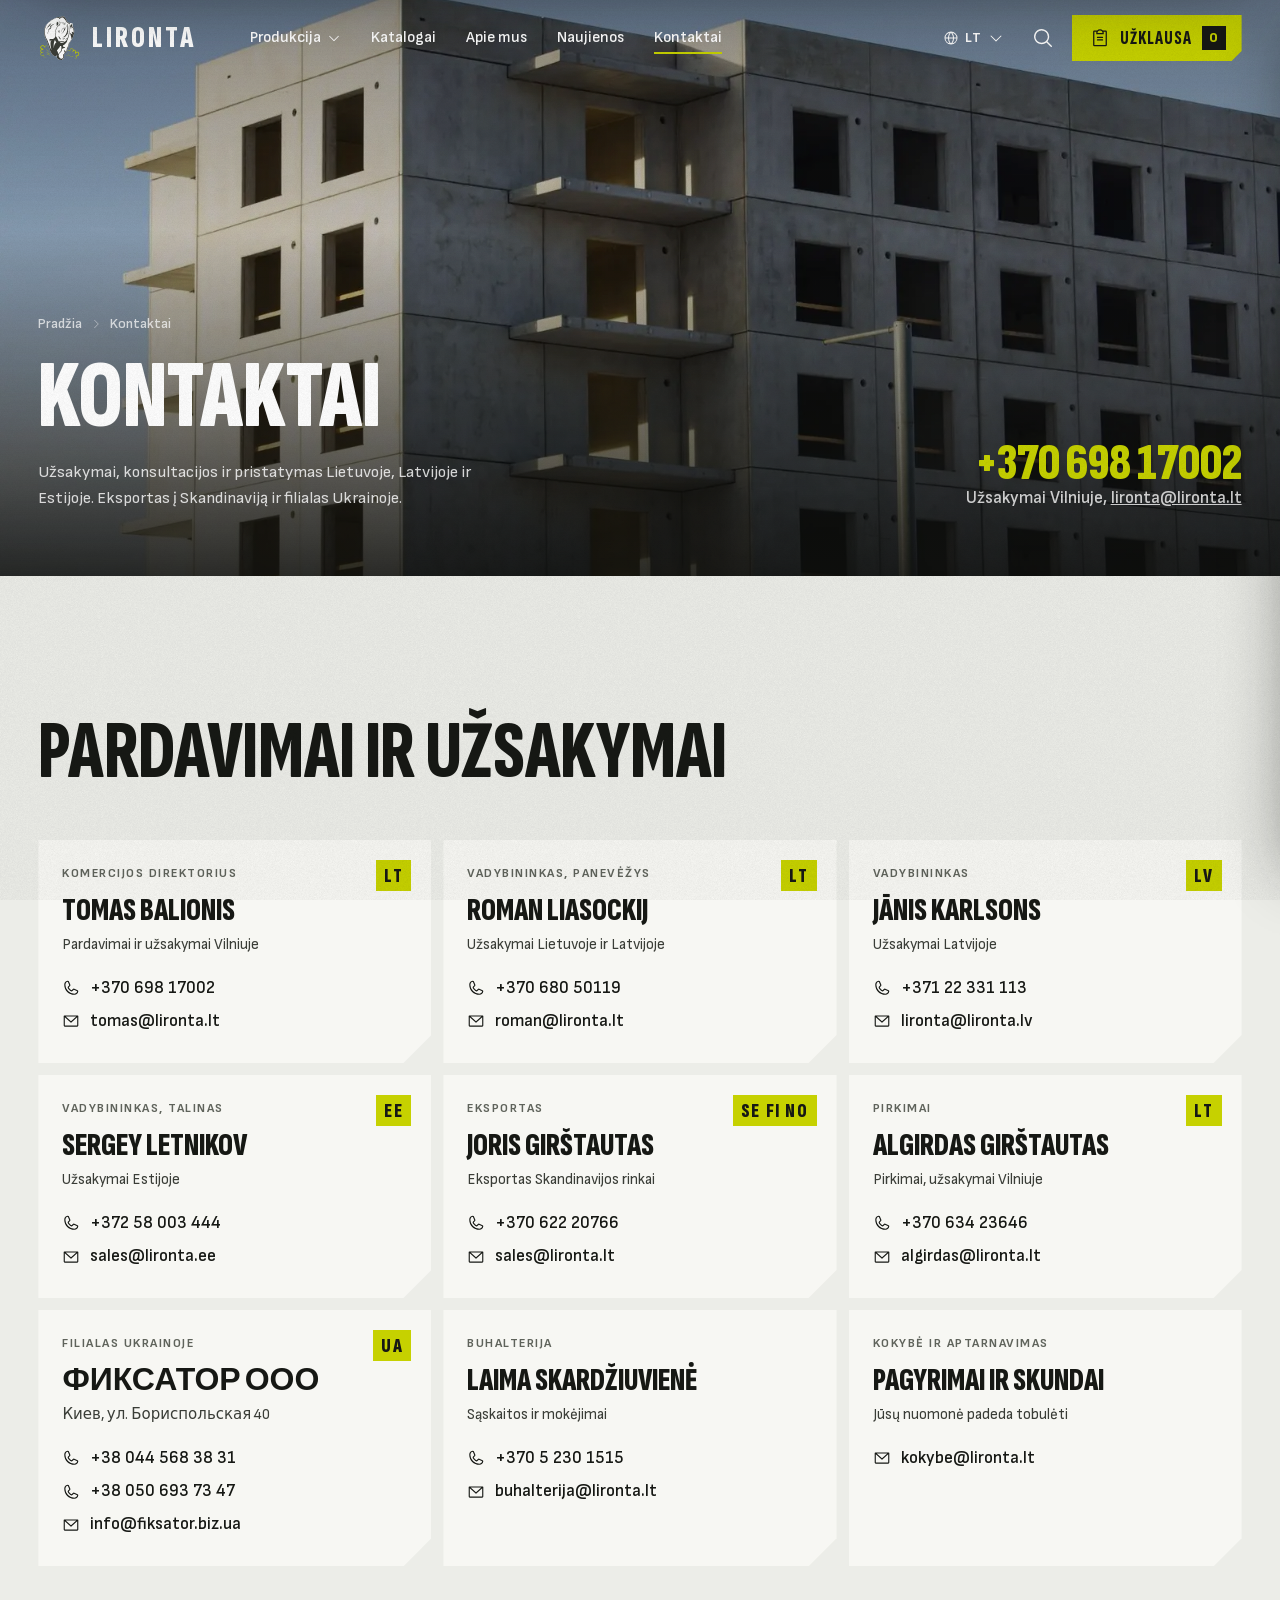
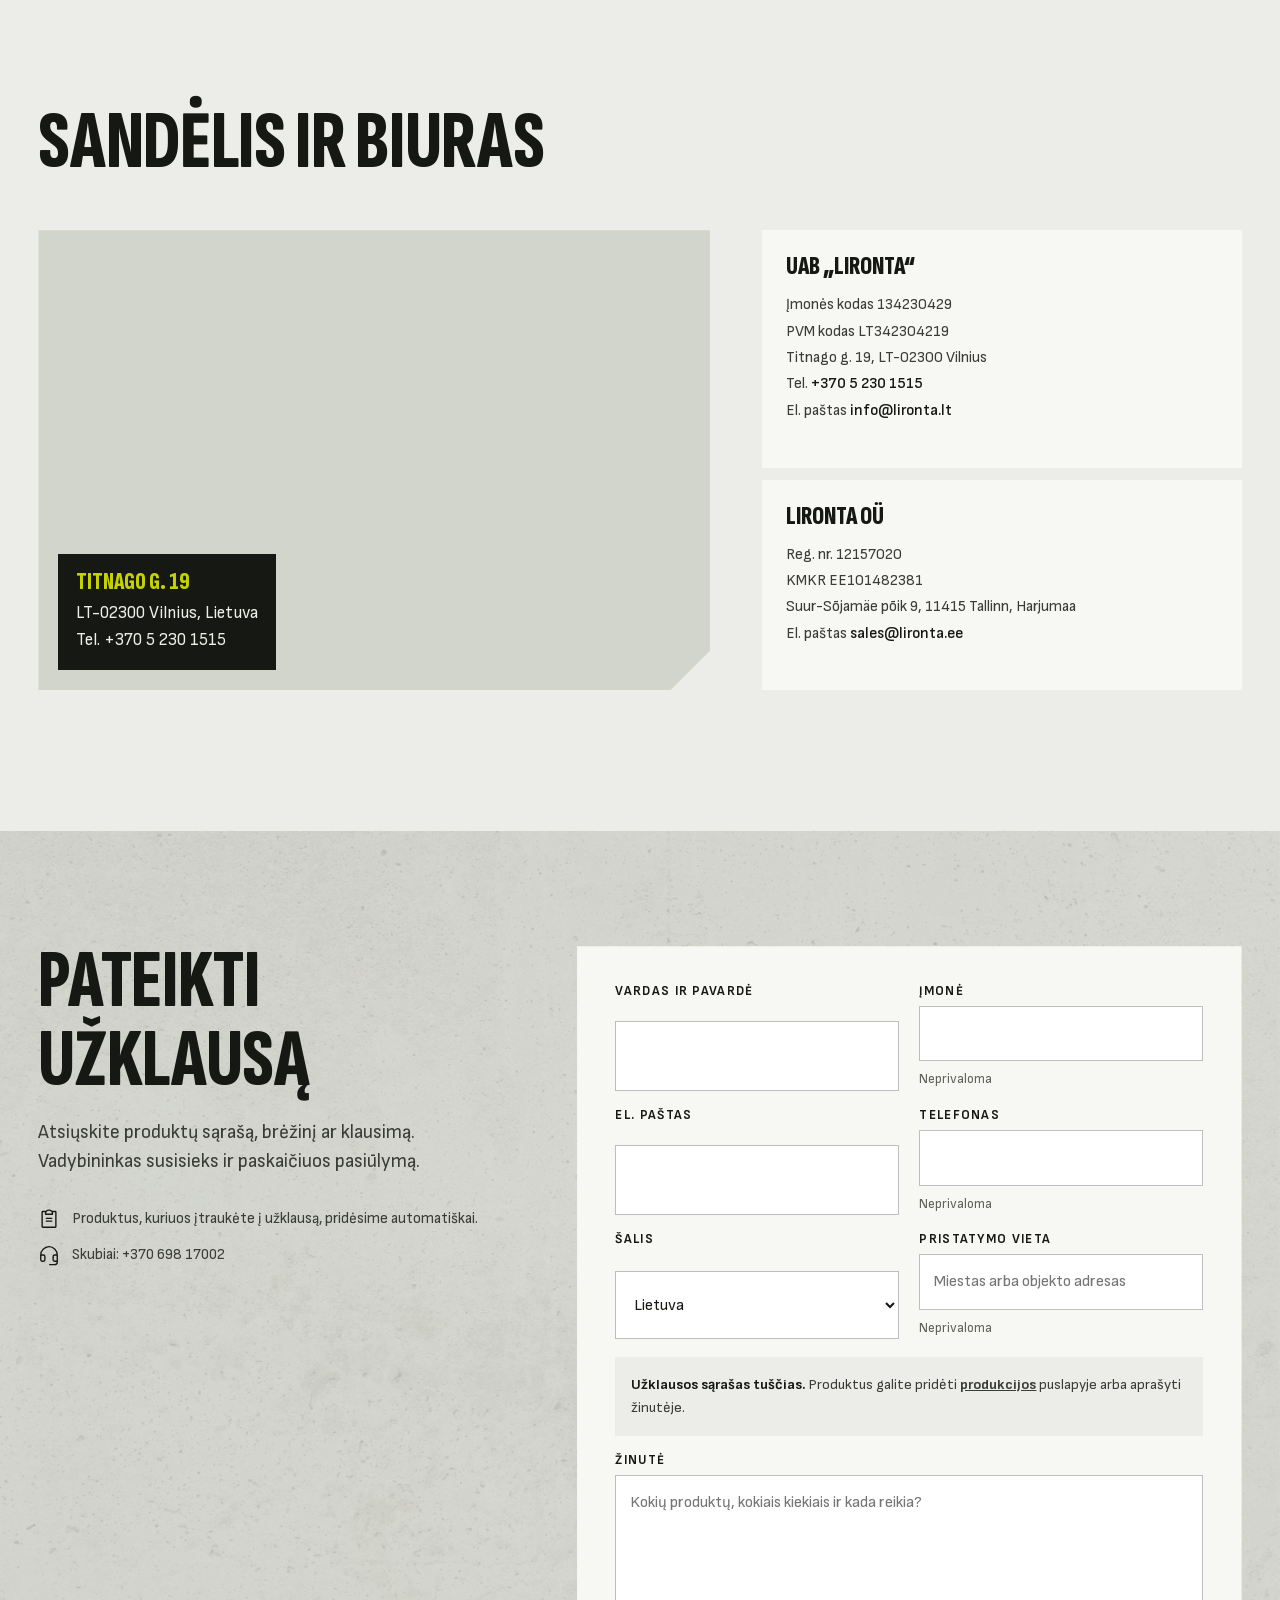
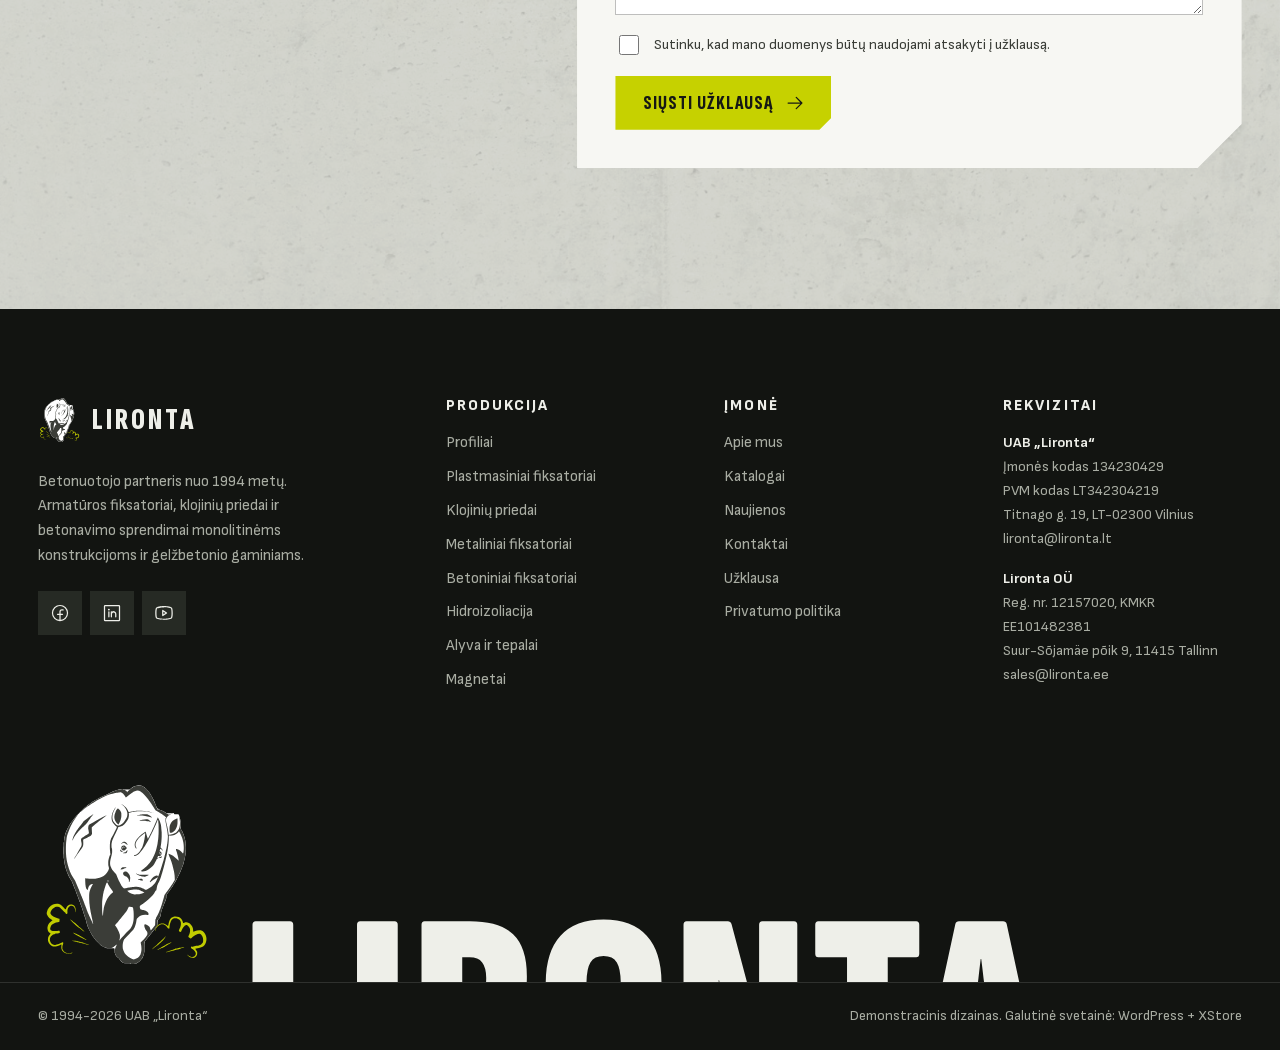
==== kontaktai.html @ 05643bb1 "Lironta: naujo dizaino demo svetainė Statinis HTML/CSS/JS demo būsimai WordPress + XStore svetainei:" ====
<!doctype html>
<html lang="lt" class="no-js">
<head>
<meta charset="utf-8">
<meta name="viewport" content="width=device-width, initial-scale=1, viewport-fit=cover">
<title>Kontaktai | Lironta</title>
<meta name="description" content="UAB „Lironta“ kontaktai: pardavimai Vilniuje, Lietuvoje, Latvijoje ir Estijoje, eksportas į Skandinaviją, filialas Ukrainoje. Titnago g. 19, Vilnius.">
<meta name="robots" content="noindex, nofollow">
<meta name="theme-color" content="#ECEDE8">
<link rel="icon" href="assets/img/brand/rhino.svg" type="image/svg+xml">
<link rel="preload" href="assets/fonts/sofia-sans-extra-condensed-normal-latin.woff2" as="font" type="font/woff2" crossorigin>
<link rel="preload" href="assets/fonts/sofia-sans-normal-latin.woff2" as="font" type="font/woff2" crossorigin>
<link rel="stylesheet" href="assets/css/fonts.css">
<link rel="stylesheet" href="assets/css/style.css">
<script>(function(h){h.className='js';if(/[?&]static=1/.test(location.search))h.classList.add('is-static');try{if(sessionStorage.getItem('lir-intro'))h.classList.add('no-intro')}catch(e){}})(document.documentElement);</script>
</head>
<body data-page="kontaktai">
<svg xmlns="http://www.w3.org/2000/svg" style="display:none" aria-hidden="true">
<symbol id="i-magnifying-glass" viewBox="0 0 256 256"><path d="M229.66,218.34l-50.07-50.06a88.11,88.11,0,1,0-11.31,11.31l50.06,50.07a8,8,0,0,0,11.32-11.32ZM40,112a72,72,0,1,1,72,72A72.08,72.08,0,0,1,40,112Z"/></symbol>
<symbol id="i-list" viewBox="0 0 256 256"><path d="M224,128a8,8,0,0,1-8,8H40a8,8,0,0,1,0-16H216A8,8,0,0,1,224,128ZM40,72H216a8,8,0,0,0,0-16H40a8,8,0,0,0,0,16ZM216,184H40a8,8,0,0,0,0,16H216a8,8,0,0,0,0-16Z"/></symbol>
<symbol id="i-x" viewBox="0 0 256 256"><path d="M205.66,194.34a8,8,0,0,1-11.32,11.32L128,139.31,61.66,205.66a8,8,0,0,1-11.32-11.32L116.69,128,50.34,61.66A8,8,0,0,1,61.66,50.34L128,116.69l66.34-66.35a8,8,0,0,1,11.32,11.32L139.31,128Z"/></symbol>
<symbol id="i-arrow-right" viewBox="0 0 256 256"><path d="M221.66,133.66l-72,72a8,8,0,0,1-11.32-11.32L196.69,136H40a8,8,0,0,1,0-16H196.69L138.34,61.66a8,8,0,0,1,11.32-11.32l72,72A8,8,0,0,1,221.66,133.66Z"/></symbol>
<symbol id="i-arrow-up-right" viewBox="0 0 256 256"><path d="M200,64V168a8,8,0,0,1-16,0V83.31L69.66,197.66a8,8,0,0,1-11.32-11.32L172.69,72H88a8,8,0,0,1,0-16H192A8,8,0,0,1,200,64Z"/></symbol>
<symbol id="i-arrow-left" viewBox="0 0 256 256"><path d="M224,128a8,8,0,0,1-8,8H59.31l58.35,58.34a8,8,0,0,1-11.32,11.32l-72-72a8,8,0,0,1,0-11.32l72-72a8,8,0,0,1,11.32,11.32L59.31,120H216A8,8,0,0,1,224,128Z"/></symbol>
<symbol id="i-arrow-down" viewBox="0 0 256 256"><path d="M205.66,149.66l-72,72a8,8,0,0,1-11.32,0l-72-72a8,8,0,0,1,11.32-11.32L120,196.69V40a8,8,0,0,1,16,0V196.69l58.34-58.35a8,8,0,0,1,11.32,11.32Z"/></symbol>
<symbol id="i-arrow-up" viewBox="0 0 256 256"><path d="M205.66,117.66a8,8,0,0,1-11.32,0L136,59.31V216a8,8,0,0,1-16,0V59.31L61.66,117.66a8,8,0,0,1-11.32-11.32l72-72a8,8,0,0,1,11.32,0l72,72A8,8,0,0,1,205.66,117.66Z"/></symbol>
<symbol id="i-caret-down" viewBox="0 0 256 256"><path d="M213.66,101.66l-80,80a8,8,0,0,1-11.32,0l-80-80A8,8,0,0,1,53.66,90.34L128,164.69l74.34-74.35a8,8,0,0,1,11.32,11.32Z"/></symbol>
<symbol id="i-caret-right" viewBox="0 0 256 256"><path d="M181.66,133.66l-80,80a8,8,0,0,1-11.32-11.32L164.69,128,90.34,53.66a8,8,0,0,1,11.32-11.32l80,80A8,8,0,0,1,181.66,133.66Z"/></symbol>
<symbol id="i-caret-left" viewBox="0 0 256 256"><path d="M165.66,202.34a8,8,0,0,1-11.32,11.32l-80-80a8,8,0,0,1,0-11.32l80-80a8,8,0,0,1,11.32,11.32L91.31,128Z"/></symbol>
<symbol id="i-phone" viewBox="0 0 256 256"><path d="M222.37,158.46l-47.11-21.11-.13-.06a16,16,0,0,0-15.17,1.4,8.12,8.12,0,0,0-.75.56L134.87,160c-15.42-7.49-31.34-23.29-38.83-38.51l20.78-24.71c.2-.25.39-.5.57-.77a16,16,0,0,0,1.32-15.06l0-.12L97.54,33.64a16,16,0,0,0-16.62-9.52A56.26,56.26,0,0,0,32,80c0,79.4,64.6,144,144,144a56.26,56.26,0,0,0,55.88-48.92A16,16,0,0,0,222.37,158.46ZM176,208A128.14,128.14,0,0,1,48,80,40.2,40.2,0,0,1,82.87,40a.61.61,0,0,0,0,.12l21,47L83.2,111.86a6.13,6.13,0,0,0-.57.77,16,16,0,0,0-1,15.7c9.06,18.53,27.73,37.06,46.46,46.11a16,16,0,0,0,15.75-1.14,8.44,8.44,0,0,0,.74-.56L168.89,152l47,21.05h0s.08,0,.11,0A40.21,40.21,0,0,1,176,208Z"/></symbol>
<symbol id="i-envelope-simple" viewBox="0 0 256 256"><path d="M224,48H32a8,8,0,0,0-8,8V192a16,16,0,0,0,16,16H216a16,16,0,0,0,16-16V56A8,8,0,0,0,224,48ZM203.43,64,128,133.15,52.57,64ZM216,192H40V74.19l82.59,75.71a8,8,0,0,0,10.82,0L216,74.19V192Z"/></symbol>
<symbol id="i-map-pin" viewBox="0 0 256 256"><path d="M128,64a40,40,0,1,0,40,40A40,40,0,0,0,128,64Zm0,64a24,24,0,1,1,24-24A24,24,0,0,1,128,128Zm0-112a88.1,88.1,0,0,0-88,88c0,31.4,14.51,64.68,42,96.25a254.19,254.19,0,0,0,41.45,38.3,8,8,0,0,0,9.18,0A254.19,254.19,0,0,0,174,200.25c27.45-31.57,42-64.85,42-96.25A88.1,88.1,0,0,0,128,16Zm0,206c-16.53-13-72-60.75-72-118a72,72,0,0,1,144,0C200,161.23,144.53,209,128,222Z"/></symbol>
<symbol id="i-download-simple" viewBox="0 0 256 256"><path d="M224,144v64a8,8,0,0,1-8,8H40a8,8,0,0,1-8-8V144a8,8,0,0,1,16,0v56H208V144a8,8,0,0,1,16,0Zm-101.66,5.66a8,8,0,0,0,11.32,0l40-40a8,8,0,0,0-11.32-11.32L136,124.69V32a8,8,0,0,0-16,0v92.69L93.66,98.34a8,8,0,0,0-11.32,11.32Z"/></symbol>
<symbol id="i-file-pdf" viewBox="0 0 256 256"><path d="M224,152a8,8,0,0,1-8,8H192v16h16a8,8,0,0,1,0,16H192v16a8,8,0,0,1-16,0V152a8,8,0,0,1,8-8h32A8,8,0,0,1,224,152ZM92,172a28,28,0,0,1-28,28H56v8a8,8,0,0,1-16,0V152a8,8,0,0,1,8-8H64A28,28,0,0,1,92,172Zm-16,0a12,12,0,0,0-12-12H56v24h8A12,12,0,0,0,76,172Zm88,8a36,36,0,0,1-36,36H112a8,8,0,0,1-8-8V152a8,8,0,0,1,8-8h16A36,36,0,0,1,164,180Zm-16,0a20,20,0,0,0-20-20h-8v40h8A20,20,0,0,0,148,180ZM40,112V40A16,16,0,0,1,56,24h96a8,8,0,0,1,5.66,2.34l56,56A8,8,0,0,1,216,88v24a8,8,0,0,1-16,0V96H152a8,8,0,0,1-8-8V40H56v72a8,8,0,0,1-16,0ZM160,80h28.69L160,51.31Z"/></symbol>
<symbol id="i-play" viewBox="0 0 256 256"><path d="M232.4,114.49,88.32,26.35a16,16,0,0,0-16.2-.3A15.86,15.86,0,0,0,64,39.87V216.13A15.94,15.94,0,0,0,80,232a16.07,16.07,0,0,0,8.36-2.35L232.4,141.51a15.81,15.81,0,0,0,0-27ZM80,215.94V40l143.83,88Z"/></symbol>
<symbol id="i-pause" viewBox="0 0 256 256"><path d="M200,32H160a16,16,0,0,0-16,16V208a16,16,0,0,0,16,16h40a16,16,0,0,0,16-16V48A16,16,0,0,0,200,32Zm0,176H160V48h40ZM96,32H56A16,16,0,0,0,40,48V208a16,16,0,0,0,16,16H96a16,16,0,0,0,16-16V48A16,16,0,0,0,96,32Zm0,176H56V48H96Z"/></symbol>
<symbol id="i-plus" viewBox="0 0 256 256"><path d="M224,128a8,8,0,0,1-8,8H136v80a8,8,0,0,1-16,0V136H40a8,8,0,0,1,0-16h80V40a8,8,0,0,1,16,0v80h80A8,8,0,0,1,224,128Z"/></symbol>
<symbol id="i-minus" viewBox="0 0 256 256"><path d="M224,128a8,8,0,0,1-8,8H40a8,8,0,0,1,0-16H216A8,8,0,0,1,224,128Z"/></symbol>
<symbol id="i-check" viewBox="0 0 256 256"><path d="M229.66,77.66l-128,128a8,8,0,0,1-11.32,0l-56-56a8,8,0,0,1,11.32-11.32L96,188.69,218.34,66.34a8,8,0,0,1,11.32,11.32Z"/></symbol>
<symbol id="i-clipboard-text" viewBox="0 0 256 256"><path d="M168,152a8,8,0,0,1-8,8H96a8,8,0,0,1,0-16h64A8,8,0,0,1,168,152Zm-8-40H96a8,8,0,0,0,0,16h64a8,8,0,0,0,0-16Zm56-64V216a16,16,0,0,1-16,16H56a16,16,0,0,1-16-16V48A16,16,0,0,1,56,32H92.26a47.92,47.92,0,0,1,71.48,0H200A16,16,0,0,1,216,48ZM96,64h64a32,32,0,0,0-64,0ZM200,48H173.25A47.93,47.93,0,0,1,176,64v8a8,8,0,0,1-8,8H88a8,8,0,0,1-8-8V64a47.93,47.93,0,0,1,2.75-16H56V216H200Z"/></symbol>
<symbol id="i-trash" viewBox="0 0 256 256"><path d="M216,48H176V40a24,24,0,0,0-24-24H104A24,24,0,0,0,80,40v8H40a8,8,0,0,0,0,16h8V208a16,16,0,0,0,16,16H192a16,16,0,0,0,16-16V64h8a8,8,0,0,0,0-16ZM96,40a8,8,0,0,1,8-8h48a8,8,0,0,1,8,8v8H96Zm96,168H64V64H192ZM112,104v64a8,8,0,0,1-16,0V104a8,8,0,0,1,16,0Zm48,0v64a8,8,0,0,1-16,0V104a8,8,0,0,1,16,0Z"/></symbol>
<symbol id="i-globe-simple" viewBox="0 0 256 256"><path d="M128,24h0A104,104,0,1,0,232,128,104.12,104.12,0,0,0,128,24Zm87.62,96H175.79C174,83.49,159.94,57.67,148.41,42.4A88.19,88.19,0,0,1,215.63,120ZM96.23,136h63.54c-2.31,41.61-22.23,67.11-31.77,77C118.45,203.1,98.54,177.6,96.23,136Zm0-16C98.54,78.39,118.46,52.89,128,43c9.55,9.93,29.46,35.43,31.77,77Zm11.36-77.6C96.06,57.67,82,83.49,80.21,120H40.37A88.19,88.19,0,0,1,107.59,42.4ZM40.37,136H80.21c1.82,36.51,15.85,62.33,27.38,77.6A88.19,88.19,0,0,1,40.37,136Zm108,77.6c11.53-15.27,25.56-41.09,27.38-77.6h39.84A88.19,88.19,0,0,1,148.41,213.6Z"/></symbol>
<symbol id="i-truck" viewBox="0 0 256 256"><path d="M255.42,117l-14-35A15.93,15.93,0,0,0,226.58,72H192V64a8,8,0,0,0-8-8H32A16,16,0,0,0,16,72V184a16,16,0,0,0,16,16H49a32,32,0,0,0,62,0h50a32,32,0,0,0,62,0h17a16,16,0,0,0,16-16V120A7.94,7.94,0,0,0,255.42,117ZM192,88h34.58l9.6,24H192ZM32,72H176v64H32ZM80,208a16,16,0,1,1,16-16A16,16,0,0,1,80,208Zm81-24H111a32,32,0,0,0-62,0H32V152H176v12.31A32.11,32.11,0,0,0,161,184Zm31,24a16,16,0,1,1,16-16A16,16,0,0,1,192,208Zm48-24H223a32.06,32.06,0,0,0-31-24V128h48Z"/></symbol>
<symbol id="i-warehouse" viewBox="0 0 256 256"><path d="M240,184h-8V57.9l9.67-2.08a8,8,0,1,0-3.35-15.64l-224,48A8,8,0,0,0,16,104a8.16,8.16,0,0,0,1.69-.18L24,102.47V184H16a8,8,0,0,0,0,16H240a8,8,0,0,0,0-16ZM40,99,216,61.33V184H192V128a8,8,0,0,0-8-8H72a8,8,0,0,0-8,8v56H40Zm136,53H80V136h96ZM80,168h96v16H80Z"/></symbol>
<symbol id="i-headset" viewBox="0 0 256 256"><path d="M201.89,54.66A103.43,103.43,0,0,0,128.79,24H128A104,104,0,0,0,24,128v56a24,24,0,0,0,24,24H64a24,24,0,0,0,24-24V144a24,24,0,0,0-24-24H40.36A88.12,88.12,0,0,1,190.54,65.93,87.39,87.39,0,0,1,215.65,120H192a24,24,0,0,0-24,24v40a24,24,0,0,0,24,24h24a24,24,0,0,1-24,24H136a8,8,0,0,0,0,16h56a40,40,0,0,0,40-40V128A103.41,103.41,0,0,0,201.89,54.66ZM64,136a8,8,0,0,1,8,8v40a8,8,0,0,1-8,8H48a8,8,0,0,1-8-8V136Zm128,56a8,8,0,0,1-8-8V144a8,8,0,0,1,8-8h24v56Z"/></symbol>
<symbol id="i-seal-check" viewBox="0 0 256 256"><path d="M225.86,102.82c-3.77-3.94-7.67-8-9.14-11.57-1.36-3.27-1.44-8.69-1.52-13.94-.15-9.76-.31-20.82-8-28.51s-18.75-7.85-28.51-8c-5.25-.08-10.67-.16-13.94-1.52-3.56-1.47-7.63-5.37-11.57-9.14C146.28,23.51,138.44,16,128,16s-18.27,7.51-25.18,14.14c-3.94,3.77-8,7.67-11.57,9.14C88,40.64,82.56,40.72,77.31,40.8c-9.76.15-20.82.31-28.51,8S41,67.55,40.8,77.31c-.08,5.25-.16,10.67-1.52,13.94-1.47,3.56-5.37,7.63-9.14,11.57C23.51,109.72,16,117.56,16,128s7.51,18.27,14.14,25.18c3.77,3.94,7.67,8,9.14,11.57,1.36,3.27,1.44,8.69,1.52,13.94.15,9.76.31,20.82,8,28.51s18.75,7.85,28.51,8c5.25.08,10.67.16,13.94,1.52,3.56,1.47,7.63,5.37,11.57,9.14C109.72,232.49,117.56,240,128,240s18.27-7.51,25.18-14.14c3.94-3.77,8-7.67,11.57-9.14,3.27-1.36,8.69-1.44,13.94-1.52,9.76-.15,20.82-.31,28.51-8s7.85-18.75,8-28.51c.08-5.25.16-10.67,1.52-13.94,1.47-3.56,5.37-7.63,9.14-11.57C232.49,146.28,240,138.44,240,128S232.49,109.73,225.86,102.82Zm-11.55,39.29c-4.79,5-9.75,10.17-12.38,16.52-2.52,6.1-2.63,13.07-2.73,19.82-.1,7-.21,14.33-3.32,17.43s-10.39,3.22-17.43,3.32c-6.75.1-13.72.21-19.82,2.73-6.35,2.63-11.52,7.59-16.52,12.38S132,224,128,224s-9.15-4.92-14.11-9.69-10.17-9.75-16.52-12.38c-6.1-2.52-13.07-2.63-19.82-2.73-7-.1-14.33-.21-17.43-3.32s-3.22-10.39-3.32-17.43c-.1-6.75-.21-13.72-2.73-19.82-2.63-6.35-7.59-11.52-12.38-16.52S32,132,32,128s4.92-9.15,9.69-14.11,9.75-10.17,12.38-16.52c2.52-6.1,2.63-13.07,2.73-19.82.1-7,.21-14.33,3.32-17.43S70.51,56.9,77.55,56.8c6.75-.1,13.72-.21,19.82-2.73,6.35-2.63,11.52-7.59,16.52-12.38S124,32,128,32s9.15,4.92,14.11,9.69,10.17,9.75,16.52,12.38c6.1,2.52,13.07,2.63,19.82,2.73,7,.1,14.33.21,17.43,3.32s3.22,10.39,3.32,17.43c.1,6.75.21,13.72,2.73,19.82,2.63,6.35,7.59,11.52,12.38,16.52S224,124,224,128,219.08,137.15,214.31,142.11ZM173.66,98.34a8,8,0,0,1,0,11.32l-56,56a8,8,0,0,1-11.32,0l-24-24a8,8,0,0,1,11.32-11.32L112,148.69l50.34-50.35A8,8,0,0,1,173.66,98.34Z"/></symbol>
<symbol id="i-funnel" viewBox="0 0 256 256"><path d="M230.6,49.53A15.81,15.81,0,0,0,216,40H40A16,16,0,0,0,28.19,66.76l.08.09L96,139.17V216a16,16,0,0,0,24.87,13.32l32-21.34A16,16,0,0,0,160,194.66V139.17l67.74-72.32.08-.09A15.8,15.8,0,0,0,230.6,49.53ZM40,56h0Zm106.18,74.58A8,8,0,0,0,144,136v58.66L112,216V136a8,8,0,0,0-2.16-5.47L40,56H216Z"/></symbol>
<symbol id="i-squares-four" viewBox="0 0 256 256"><path d="M104,40H56A16,16,0,0,0,40,56v48a16,16,0,0,0,16,16h48a16,16,0,0,0,16-16V56A16,16,0,0,0,104,40Zm0,64H56V56h48v48Zm96-64H152a16,16,0,0,0-16,16v48a16,16,0,0,0,16,16h48a16,16,0,0,0,16-16V56A16,16,0,0,0,200,40Zm0,64H152V56h48v48Zm-96,32H56a16,16,0,0,0-16,16v48a16,16,0,0,0,16,16h48a16,16,0,0,0,16-16V152A16,16,0,0,0,104,136Zm0,64H56V152h48v48Zm96-64H152a16,16,0,0,0-16,16v48a16,16,0,0,0,16,16h48a16,16,0,0,0,16-16V152A16,16,0,0,0,200,136Zm0,64H152V152h48v48Z"/></symbol>
<symbol id="i-rows" viewBox="0 0 256 256"><path d="M208,136H48a16,16,0,0,0-16,16v40a16,16,0,0,0,16,16H208a16,16,0,0,0,16-16V152A16,16,0,0,0,208,136Zm0,56H48V152H208v40Zm0-144H48A16,16,0,0,0,32,64v40a16,16,0,0,0,16,16H208a16,16,0,0,0,16-16V64A16,16,0,0,0,208,48Zm0,56H48V64H208v40Z"/></symbol>
<symbol id="i-arrows-out-simple" viewBox="0 0 256 256"><path d="M216,48V96a8,8,0,0,1-16,0V67.31l-50.34,50.35a8,8,0,0,1-11.32-11.32L188.69,56H160a8,8,0,0,1,0-16h48A8,8,0,0,1,216,48ZM106.34,138.34,56,188.69V160a8,8,0,0,0-16,0v48a8,8,0,0,0,8,8H96a8,8,0,0,0,0-16H67.31l50.35-50.34a8,8,0,0,0-11.32-11.32Z"/></symbol>
<symbol id="i-ruler" viewBox="0 0 256 256"><path d="M235.32,73.37,182.63,20.69a16,16,0,0,0-22.63,0L20.68,160a16,16,0,0,0,0,22.63l52.69,52.68a16,16,0,0,0,22.63,0L235.32,96A16,16,0,0,0,235.32,73.37ZM84.68,224,32,171.31l32-32,26.34,26.35a8,8,0,0,0,11.32-11.32L75.31,128,96,107.31l26.34,26.35a8,8,0,0,0,11.32-11.32L107.31,96,128,75.31l26.34,26.35a8,8,0,0,0,11.32-11.32L139.31,64l32-32L224,84.69Z"/></symbol>
<symbol id="i-package" viewBox="0 0 256 256"><path d="M223.68,66.15,135.68,18a15.88,15.88,0,0,0-15.36,0l-88,48.17a16,16,0,0,0-8.32,14v95.64a16,16,0,0,0,8.32,14l88,48.17a15.88,15.88,0,0,0,15.36,0l88-48.17a16,16,0,0,0,8.32-14V80.18A16,16,0,0,0,223.68,66.15ZM128,32l80.34,44-29.77,16.3-80.35-44ZM128,120,47.66,76l33.9-18.56,80.34,44ZM40,90l80,43.78v85.79L40,175.82Zm176,85.78h0l-80,43.79V133.82l32-17.51V152a8,8,0,0,0,16,0V107.55L216,90v85.77Z"/></symbol>
<symbol id="i-cube" viewBox="0 0 256 256"><path d="M223.68,66.15,135.68,18h0a15.88,15.88,0,0,0-15.36,0l-88,48.17a16,16,0,0,0-8.32,14v95.64a16,16,0,0,0,8.32,14l88,48.17a15.88,15.88,0,0,0,15.36,0l88-48.17a16,16,0,0,0,8.32-14V80.18A16,16,0,0,0,223.68,66.15ZM128,32h0l80.34,44L128,120,47.66,76ZM40,90l80,43.78v85.79L40,175.82Zm96,129.57V133.82L216,90v85.78Z"/></symbol>
<symbol id="i-facebook-logo" viewBox="0 0 256 256"><path d="M128,24A104,104,0,1,0,232,128,104.11,104.11,0,0,0,128,24Zm8,191.63V152h24a8,8,0,0,0,0-16H136V112a16,16,0,0,1,16-16h16a8,8,0,0,0,0-16H152a32,32,0,0,0-32,32v24H96a8,8,0,0,0,0,16h24v63.63a88,88,0,1,1,16,0Z"/></symbol>
<symbol id="i-linkedin-logo" viewBox="0 0 256 256"><path d="M216,24H40A16,16,0,0,0,24,40V216a16,16,0,0,0,16,16H216a16,16,0,0,0,16-16V40A16,16,0,0,0,216,24Zm0,192H40V40H216V216ZM96,112v64a8,8,0,0,1-16,0V112a8,8,0,0,1,16,0Zm88,28v36a8,8,0,0,1-16,0V140a20,20,0,0,0-40,0v36a8,8,0,0,1-16,0V112a8,8,0,0,1,15.79-1.78A36,36,0,0,1,184,140ZM100,84A12,12,0,1,1,88,72,12,12,0,0,1,100,84Z"/></symbol>
<symbol id="i-youtube-logo" viewBox="0 0 256 256"><path d="M164.44,121.34l-48-32A8,8,0,0,0,104,96v64a8,8,0,0,0,12.44,6.66l48-32a8,8,0,0,0,0-13.32ZM120,145.05V111l25.58,17ZM234.33,69.52a24,24,0,0,0-14.49-16.4C185.56,39.88,131,40,128,40s-57.56-.12-91.84,13.12a24,24,0,0,0-14.49,16.4C19.08,79.5,16,97.74,16,128s3.08,48.5,5.67,58.48a24,24,0,0,0,14.49,16.41C69,215.56,120.4,216,127.34,216h1.32c6.94,0,58.37-.44,91.18-13.11a24,24,0,0,0,14.49-16.41c2.59-10,5.67-28.22,5.67-58.48S236.92,79.5,234.33,69.52Zm-15.49,113a8,8,0,0,1-4.77,5.49c-31.65,12.22-85.48,12-86,12H128c-.54,0-54.33.2-86-12a8,8,0,0,1-4.77-5.49C34.8,173.39,32,156.57,32,128s2.8-45.39,5.16-54.47A8,8,0,0,1,41.93,68c30.52-11.79,81.66-12,85.85-12h.27c.54,0,54.38-.18,86,12a8,8,0,0,1,4.77,5.49C221.2,82.61,224,99.43,224,128S221.2,173.39,218.84,182.47Z"/></symbol>
<symbol id="i-instagram-logo" viewBox="0 0 256 256"><path d="M128,80a48,48,0,1,0,48,48A48.05,48.05,0,0,0,128,80Zm0,80a32,32,0,1,1,32-32A32,32,0,0,1,128,160ZM176,24H80A56.06,56.06,0,0,0,24,80v96a56.06,56.06,0,0,0,56,56h96a56.06,56.06,0,0,0,56-56V80A56.06,56.06,0,0,0,176,24Zm40,152a40,40,0,0,1-40,40H80a40,40,0,0,1-40-40V80A40,40,0,0,1,80,40h96a40,40,0,0,1,40,40ZM192,76a12,12,0,1,1-12-12A12,12,0,0,1,192,76Z"/></symbol>
<symbol id="i-magnet" viewBox="0 0 256 256"><path d="M207,50.25A87.46,87.46,0,0,0,144.6,24h-.33A87.48,87.48,0,0,0,82,49.81L20.61,112a16,16,0,0,0,.06,22.56l28.66,28.66a15.92,15.92,0,0,0,11.32,4.69h.09a16,16,0,0,0,11.36-4.82L133,100.69a16.08,16.08,0,0,1,22.41-.21,15.6,15.6,0,0,1,4.73,11.19,16.89,16.89,0,0,1-4.85,12L93,183.88a16,16,0,0,0-.17,22.79l28.66,28.66a16.06,16.06,0,0,0,22.52.12L205.81,175C240.26,140.5,240.79,84.56,207,50.25ZM60.65,151.89,32,123.24,55.8,99.12l28.52,28.52ZM132.79,224l-28.68-28.65,24.38-23.57L157,200.32Zm61.76-60.44-26.11,25.54L140,160.68l26.44-25.57.1-.09a33,33,0,0,0,9.57-23.5A31.44,31.44,0,0,0,166.47,89a32.2,32.2,0,0,0-44.9.5L95.49,116.18,67,87.74,93.35,61.09A71.51,71.51,0,0,1,144.27,40h.27a71.55,71.55,0,0,1,51.05,21.48C223.25,89.55,222.75,135.38,194.55,163.58Z"/></symbol>
<symbol id="i-drop" viewBox="0 0 256 256"><path d="M174,47.75a254.19,254.19,0,0,0-41.45-38.3,8,8,0,0,0-9.18,0A254.19,254.19,0,0,0,82,47.75C54.51,79.32,40,112.6,40,144a88,88,0,0,0,176,0C216,112.6,201.49,79.32,174,47.75ZM128,216a72.08,72.08,0,0,1-72-72c0-57.23,55.47-105,72-118,16.53,13,72,60.75,72,118A72.08,72.08,0,0,1,128,216Zm55.89-62.66a57.6,57.6,0,0,1-46.56,46.55A8.75,8.75,0,0,1,136,200a8,8,0,0,1-1.32-15.89c16.57-2.79,30.63-16.85,33.44-33.45a8,8,0,0,1,15.78,2.68Z"/></symbol>
<symbol id="i-stack" viewBox="0 0 256 256"><path d="M230.91,172A8,8,0,0,1,228,182.91l-96,56a8,8,0,0,1-8.06,0l-96-56A8,8,0,0,1,36,169.09l92,53.65,92-53.65A8,8,0,0,1,230.91,172ZM220,121.09l-92,53.65L36,121.09A8,8,0,0,0,28,134.91l96,56a8,8,0,0,0,8.06,0l96-56A8,8,0,1,0,220,121.09ZM24,80a8,8,0,0,1,4-6.91l96-56a8,8,0,0,1,8.06,0l96,56a8,8,0,0,1,0,13.82l-96,56a8,8,0,0,1-8.06,0l-96-56A8,8,0,0,1,24,80Zm23.88,0L128,126.74,208.12,80,128,33.26Z"/></symbol>
<symbol id="i-shield-check" viewBox="0 0 256 256"><path d="M208,40H48A16,16,0,0,0,32,56v56c0,52.72,25.52,84.67,46.93,102.19,23.06,18.86,46,25.26,47,25.53a8,8,0,0,0,4.2,0c1-.27,23.91-6.67,47-25.53C198.48,196.67,224,164.72,224,112V56A16,16,0,0,0,208,40Zm0,72c0,37.07-13.66,67.16-40.6,89.42A129.3,129.3,0,0,1,128,223.62a128.25,128.25,0,0,1-38.92-21.81C61.82,179.51,48,149.3,48,112l0-56,160,0ZM82.34,141.66a8,8,0,0,1,11.32-11.32L112,148.69l50.34-50.35a8,8,0,0,1,11.32,11.32l-56,56a8,8,0,0,1-11.32,0Z"/></symbol>
<symbol id="i-buildings" viewBox="0 0 256 256"><path d="M240,208H224V96a16,16,0,0,0-16-16H144V32a16,16,0,0,0-24.88-13.32L39.12,72A16,16,0,0,0,32,85.34V208H16a8,8,0,0,0,0,16H240a8,8,0,0,0,0-16ZM208,96V208H144V96ZM48,85.34,128,32V208H48ZM112,112v16a8,8,0,0,1-16,0V112a8,8,0,1,1,16,0Zm-32,0v16a8,8,0,0,1-16,0V112a8,8,0,1,1,16,0Zm0,56v16a8,8,0,0,1-16,0V168a8,8,0,0,1,16,0Zm32,0v16a8,8,0,0,1-16,0V168a8,8,0,0,1,16,0Z"/></symbol>
<symbol id="i-factory" viewBox="0 0 256 256"><path d="M116,176a8,8,0,0,1-8,8H80a8,8,0,0,1,0-16h28A8,8,0,0,1,116,176Zm60-8H148a8,8,0,0,0,0,16h28a8,8,0,0,0,0-16Zm64,48a8,8,0,0,1-8,8H24a8,8,0,0,1,0-16h8V88a8,8,0,0,1,12.8-6.4L96,120V88a8,8,0,0,1,12.8-6.4l38.74,29.05L159.1,29.74A16.08,16.08,0,0,1,174.94,16h18.12A16.08,16.08,0,0,1,208.9,29.74l15,105.13s.08.78.08,1.13v72h8A8,8,0,0,1,240,216Zm-77.86-94.4,8.53,6.4h36.11L193.06,32H174.94ZM48,208H208V144H168a8,8,0,0,1-4.8-1.6l-14.4-10.8,0,0L112,104v32a8,8,0,0,1-12.8,6.4L48,104Z"/></symbol>
<symbol id="i-handshake" viewBox="0 0 256 256"><path d="M254.3,107.91,228.78,56.85a16,16,0,0,0-21.47-7.15L182.44,62.13,130.05,48.27a8.14,8.14,0,0,0-4.1,0L73.56,62.13,48.69,49.7a16,16,0,0,0-21.47,7.15L1.7,107.9a16,16,0,0,0,7.15,21.47l27,13.51,55.49,39.63a8.06,8.06,0,0,0,2.71,1.25l64,16a8,8,0,0,0,7.6-2.1l55.07-55.08,26.42-13.21a16,16,0,0,0,7.15-21.46Zm-54.89,33.37L165,113.72a8,8,0,0,0-10.68.61C136.51,132.27,116.66,130,104,122L147.24,80h31.81l27.21,54.41ZM41.53,64,62,74.22,36.43,125.27,16,115.06Zm116,119.13L99.42,168.61l-49.2-35.14,28-56L128,64.28l9.8,2.59-45,43.68-.08.09a16,16,0,0,0,2.72,24.81c20.56,13.13,45.37,11,64.91-5L188,152.66Zm62-57.87-25.52-51L214.47,64,240,115.06Zm-87.75,92.67a8,8,0,0,1-7.75,6.06,8.13,8.13,0,0,1-1.95-.24L80.41,213.33a7.89,7.89,0,0,1-2.71-1.25L51.35,193.26a8,8,0,0,1,9.3-13l25.11,17.94L126,208.24A8,8,0,0,1,131.82,217.94Z"/></symbol>
<symbol id="i-users-three" viewBox="0 0 256 256"><path d="M244.8,150.4a8,8,0,0,1-11.2-1.6A51.6,51.6,0,0,0,192,128a8,8,0,0,1-7.37-4.89,8,8,0,0,1,0-6.22A8,8,0,0,1,192,112a24,24,0,1,0-23.24-30,8,8,0,1,1-15.5-4A40,40,0,1,1,219,117.51a67.94,67.94,0,0,1,27.43,21.68A8,8,0,0,1,244.8,150.4ZM190.92,212a8,8,0,1,1-13.84,8,57,57,0,0,0-98.16,0,8,8,0,1,1-13.84-8,72.06,72.06,0,0,1,33.74-29.92,48,48,0,1,1,58.36,0A72.06,72.06,0,0,1,190.92,212ZM128,176a32,32,0,1,0-32-32A32,32,0,0,0,128,176ZM72,120a8,8,0,0,0-8-8A24,24,0,1,1,87.24,82a8,8,0,1,0,15.5-4A40,40,0,1,0,37,117.51,67.94,67.94,0,0,0,9.6,139.19a8,8,0,1,0,12.8,9.61A51.6,51.6,0,0,1,64,128,8,8,0,0,0,72,120Z"/></symbol>
<symbol id="i-lightbulb" viewBox="0 0 256 256"><path d="M176,232a8,8,0,0,1-8,8H88a8,8,0,0,1,0-16h80A8,8,0,0,1,176,232Zm40-128a87.55,87.55,0,0,1-33.64,69.21A16.24,16.24,0,0,0,176,186v6a16,16,0,0,1-16,16H96a16,16,0,0,1-16-16v-6a16,16,0,0,0-6.23-12.66A87.59,87.59,0,0,1,40,104.49C39.74,56.83,78.26,17.14,125.88,16A88,88,0,0,1,216,104Zm-16,0a72,72,0,0,0-73.74-72c-39,.92-70.47,33.39-70.26,72.39a71.65,71.65,0,0,0,27.64,56.3A32,32,0,0,1,96,186v6h64v-6a32.15,32.15,0,0,1,12.47-25.35A71.65,71.65,0,0,0,200,104Zm-16.11-9.34a57.6,57.6,0,0,0-46.56-46.55,8,8,0,0,0-2.66,15.78c16.57,2.79,30.63,16.85,33.44,33.45A8,8,0,0,0,176,104a9,9,0,0,0,1.35-.11A8,8,0,0,0,183.89,94.66Z"/></symbol>
<symbol id="i-wrench" viewBox="0 0 256 256"><path d="M226.76,69a8,8,0,0,0-12.84-2.88l-40.3,37.19-17.23-3.7-3.7-17.23,37.19-40.3A8,8,0,0,0,187,29.24,72,72,0,0,0,88,96,72.34,72.34,0,0,0,94,124.94L33.79,177c-.15.12-.29.26-.43.39a32,32,0,0,0,45.26,45.26c.13-.13.27-.28.39-.42L131.06,162A72,72,0,0,0,232,96,71.56,71.56,0,0,0,226.76,69ZM160,152a56.14,56.14,0,0,1-27.07-7,8,8,0,0,0-9.92,1.77L67.11,211.51a16,16,0,0,1-22.62-22.62L109.18,133a8,8,0,0,0,1.77-9.93,56,56,0,0,1,58.36-82.31l-31.2,33.81a8,8,0,0,0-1.94,7.1L141.83,108a8,8,0,0,0,6.14,6.14l26.35,5.66a8,8,0,0,0,7.1-1.94l33.81-31.2A56.06,56.06,0,0,1,160,152Z"/></symbol>
<symbol id="i-clock" viewBox="0 0 256 256"><path d="M128,24A104,104,0,1,0,232,128,104.11,104.11,0,0,0,128,24Zm0,192a88,88,0,1,1,88-88A88.1,88.1,0,0,1,128,216Zm64-88a8,8,0,0,1-8,8H128a8,8,0,0,1-8-8V72a8,8,0,0,1,16,0v48h48A8,8,0,0,1,192,128Z"/></symbol>
<symbol id="i-info" viewBox="0 0 256 256"><path d="M128,24A104,104,0,1,0,232,128,104.11,104.11,0,0,0,128,24Zm0,192a88,88,0,1,1,88-88A88.1,88.1,0,0,1,128,216Zm16-40a8,8,0,0,1-8,8,16,16,0,0,1-16-16V128a8,8,0,0,1,0-16,16,16,0,0,1,16,16v40A8,8,0,0,1,144,176ZM112,84a12,12,0,1,1,12,12A12,12,0,0,1,112,84Z"/></symbol>
<symbol id="i-sliders-horizontal" viewBox="0 0 256 256"><path d="M40,88H73a32,32,0,0,0,62,0h81a8,8,0,0,0,0-16H135a32,32,0,0,0-62,0H40a8,8,0,0,0,0,16Zm64-24A16,16,0,1,1,88,80,16,16,0,0,1,104,64ZM216,168H199a32,32,0,0,0-62,0H40a8,8,0,0,0,0,16h97a32,32,0,0,0,62,0h17a8,8,0,0,0,0-16Zm-48,24a16,16,0,1,1,16-16A16,16,0,0,1,168,192Z"/></symbol>
<symbol id="i-circle-notch" viewBox="0 0 256 256"><path d="M232,128a104,104,0,0,1-208,0c0-41,23.81-78.36,60.66-95.27a8,8,0,0,1,6.68,14.54C60.15,61.59,40,93.27,40,128a88,88,0,0,0,176,0c0-34.73-20.15-66.41-51.34-80.73a8,8,0,0,1,6.68-14.54C208.19,49.64,232,87,232,128Z"/></symbol>
<symbol id="i-copy" viewBox="0 0 256 256"><path d="M216,32H88a8,8,0,0,0-8,8V80H40a8,8,0,0,0-8,8V216a8,8,0,0,0,8,8H168a8,8,0,0,0,8-8V176h40a8,8,0,0,0,8-8V40A8,8,0,0,0,216,32ZM160,208H48V96H160Zm48-48H176V88a8,8,0,0,0-8-8H96V48H208Z"/></symbol>
<symbol id="i-arrow-counter-clockwise" viewBox="0 0 256 256"><path d="M224,128a96,96,0,0,1-94.71,96H128A95.38,95.38,0,0,1,62.1,197.8a8,8,0,0,1,11-11.63A80,80,0,1,0,71.43,71.39a3.07,3.07,0,0,1-.26.25L44.59,96H72a8,8,0,0,1,0,16H24a8,8,0,0,1-8-8V56a8,8,0,0,1,16,0V85.8L60.25,60A96,96,0,0,1,224,128Z"/></symbol>
<symbol id="i-speaker-simple-slash" viewBox="0 0 256 256"><path d="M192,152V104a8,8,0,0,1,16,0v48a8,8,0,0,1-16,0Zm40-72a8,8,0,0,0-8,8v80a8,8,0,0,0,16,0V88A8,8,0,0,0,232,80ZM221.92,210.62a8,8,0,1,1-11.84,10.76L168,175.09V224a8,8,0,0,1-12.91,6.31L85.25,176H40a16,16,0,0,1-16-16V96A16,16,0,0,1,40,80H81.55L50.08,45.38A8,8,0,0,1,61.92,34.62ZM152,157.49,96.1,96H40v64H88a7.94,7.94,0,0,1,4.91,1.69L152,207.64ZM125.06,69.31l26.94-21v58.47a8,8,0,0,0,16,0V32a8,8,0,0,0-12.91-6.31l-39.85,31a8,8,0,0,0,9.82,12.63Z"/></symbol>
<symbol id="i-newspaper" viewBox="0 0 256 256"><path d="M88,112a8,8,0,0,1,8-8h80a8,8,0,0,1,0,16H96A8,8,0,0,1,88,112Zm8,40h80a8,8,0,0,0,0-16H96a8,8,0,0,0,0,16ZM232,64V184a24,24,0,0,1-24,24H32A24,24,0,0,1,8,184.11V88a8,8,0,0,1,16,0v96a8,8,0,0,0,16,0V64A16,16,0,0,1,56,48H216A16,16,0,0,1,232,64Zm-16,0H56V184a23.84,23.84,0,0,1-1.37,8H208a8,8,0,0,0,8-8Z"/></symbol>
<symbol id="i-calendar-blank" viewBox="0 0 256 256"><path d="M208,32H184V24a8,8,0,0,0-16,0v8H88V24a8,8,0,0,0-16,0v8H48A16,16,0,0,0,32,48V208a16,16,0,0,0,16,16H208a16,16,0,0,0,16-16V48A16,16,0,0,0,208,32ZM72,48v8a8,8,0,0,0,16,0V48h80v8a8,8,0,0,0,16,0V48h24V80H48V48ZM208,208H48V96H208V208Z"/></symbol>
</svg>
<a class="skip" href="#main">Pereiti prie turinio</a>
<!-- XStore: Header Builder (Elementor), permatoma virš hero, lipni su fonu ir slėpimu slenkant žemyn. Produkcija: XStore Mega Menu. Užklausa: mini krepšelis (off-canvas). -->
<header class="hdr hdr--over" id="hdr">
  <div class="wrap hdr__in">
    <a class="brand" href="index.html" aria-label="Lironta, pradžia">
      <img class="brand__mark" src="assets/img/brand/rhino.svg" alt="" width="44" height="44">
      <span class="brand__word">Lironta</span>
    </a>
    <nav class="nav" aria-label="Pagrindinis meniu">
      <div class="nav__item" data-mega>
        <a class="nav__link" href="produkcija.html" aria-haspopup="true" aria-expanded="false" >Produkcija <svg class="ic" aria-hidden="true" focusable="false"><use href="#i-caret-down"/></svg></a>
        <div class="mega">
          <div class="mega__panel">
            <div class="wrap mega__in">
              <div class="mega__grid">
<a class="mega__item" href="produkcija.html?k=plastmasiniai-profiliai" style="--i:0">
  <span class="mega__thumb"><img src="assets/img/products/2017-08-pku.webp" alt="" loading="lazy" decoding="async"></span>
  <span class="mega__txt"><span class="mega__name">Plastmasiniai profiliai</span><span class="mega__count">13 produktų</span></span>
</a>
<a class="mega__item" href="produkcija.html?k=plastmasiniai-armaturos-fiksatoriai" style="--i:1">
  <span class="mega__thumb"><img src="assets/img/products/2017-08-ked-14-smail.webp" alt="" loading="lazy" decoding="async"></span>
  <span class="mega__txt"><span class="mega__name">Plastmasiniai armatūros fiksatoriai</span><span class="mega__count">49 produktai</span></span>
</a>
<a class="mega__item" href="produkcija.html?k=klojiniu-priedai-betonavimui" style="--i:2">
  <span class="mega__thumb"><img src="assets/img/products/2017-08-poverzle1-1.webp" alt="" loading="lazy" decoding="async"></span>
  <span class="mega__txt"><span class="mega__name">Klojinių priedai betonavimui</span><span class="mega__count">17 produktų</span></span>
</a>
<a class="mega__item" href="produkcija.html?k=metaliniai-armaturos-fiksatoriai" style="--i:3">
  <span class="mega__thumb"><img src="assets/img/products/2017-08-metalinis-gyvatukas-perdangai-130.webp" alt="" loading="lazy" decoding="async"></span>
  <span class="mega__txt"><span class="mega__name">Metaliniai armatūros fiksatoriai</span><span class="mega__count">6 produktai</span></span>
</a>
<a class="mega__item" href="produkcija.html?k=betoniniai-armaturos-fiksatoriai" style="--i:4">
  <span class="mega__thumb"><img src="assets/img/products/2017-08-armaturos-fiksatorius-betoninis-kaulas130.webp" alt="" loading="lazy" decoding="async"></span>
  <span class="mega__txt"><span class="mega__name">Betoniniai armatūros fiksatoriai</span><span class="mega__count">11 produktų</span></span>
</a>
<a class="mega__item" href="produkcija.html?k=hidroizoliacines-medziagos" style="--i:5">
  <span class="mega__thumb"><img src="assets/img/products/2017-08-bhj2.webp" alt="" loading="lazy" decoding="async"></span>
  <span class="mega__txt"><span class="mega__name">Hidroizoliacinės medžiagos</span><span class="mega__count">3 produktai</span></span>
</a>
<a class="mega__item" href="produkcija.html?k=klojiniu-alyva-tepalai" style="--i:6">
  <span class="mega__thumb"><img src="assets/img/products/2017-08-tepalai1.webp" alt="" loading="lazy" decoding="async"></span>
  <span class="mega__txt"><span class="mega__name">Klojinių ir gelžbetonių alyva, tepalai bei priedai</span><span class="mega__count">7 produktų grupės</span></span>
</a>
<a class="mega__item" href="produkcija.html?k=magnetai" style="--i:7">
  <span class="mega__thumb"><img src="assets/img/products/2017-08-magnetas21.webp" alt="" loading="lazy" decoding="async"></span>
  <span class="mega__txt"><span class="mega__name">Magnetai</span><span class="mega__count">1 produktas</span></span>
</a>
              </div>
              <a class="mega__promo" href="index.html#katalogai">
                <img src="assets/img/products/2026-07-lironta-katalogas-2026.webp" alt="" loading="lazy">
                <div><b>Katalogas 2026</b><span>Atsisiųsti PDF <svg class="ic" aria-hidden="true" focusable="false"><use href="#i-arrow-right"/></svg></span></div>
              </a>
            </div>
          </div>
        </div>
      </div>
      <a class="nav__link" href="index.html#katalogai">Katalogai</a>
      <a class="nav__link" href="index.html#apie">Apie mus</a>
      <a class="nav__link" href="index.html#naujienos">Naujienos</a>
      <a class="nav__link" href="kontaktai.html" aria-current="page">Kontaktai</a>
    </nav>
    <div class="hdr__actions">
      <a class="hdr__phone" href="tel:+37069817002"><svg class="ic" aria-hidden="true" focusable="false"><use href="#i-phone"/></svg>+370 698 17002</a>
      <div class="lang" data-lang>
        <button class="lang__btn" type="button" aria-expanded="false" aria-label="Kalba: lietuvių"><svg class="ic" aria-hidden="true" focusable="false"><use href="#i-globe-simple"/></svg>LT<svg class="ic" aria-hidden="true" focusable="false"><use href="#i-caret-down"/></svg></button>
        <div class="lang__menu">
          <a href="#" aria-current="true">Lietuvių <span>LT</span></a>
          <a href="#" data-demo="lang">English <span>EN</span></a>
          <a href="#" data-demo="lang">Русский <span>RU</span></a>
          <a href="#" data-demo="lang">Eesti <span>ET</span></a>
          <a href="#" data-demo="lang">Suomi <span>FI</span></a>
        </div>
      </div>
      <button class="icon-btn hdr__search" type="button" data-open="search" aria-label="Produktų paieška"><svg class="ic" aria-hidden="true" focusable="false"><use href="#i-magnifying-glass"/></svg></button>
      <button class="inq-btn" type="button" data-open="drawer" aria-label="Užklausos sąrašas"><svg class="ic" aria-hidden="true" focusable="false"><use href="#i-clipboard-text"/></svg><span>Užklausa</span><span class="inq-btn__count" data-inq-count>0</span></button>
      <button class="icon-btn burger" type="button" data-open="mnav" aria-label="Meniu" aria-expanded="false"><svg class="ic" aria-hidden="true" focusable="false"><use href="#i-list"/></svg></button>
    </div>
  </div>
</header>

<div class="mnav" id="mnav" aria-hidden="true">
  <ul class="mnav__main">
    <li style="--i:0"><a href="produkcija.html">Produkcija</a></li>
    <li style="--i:1"><a href="index.html#katalogai">Katalogai</a></li>
    <li style="--i:2"><a href="index.html#apie">Apie mus</a></li>
    <li style="--i:3"><a href="index.html#naujienos">Naujienos</a></li>
    <li style="--i:4"><a href="kontaktai.html">Kontaktai</a></li>
  </ul>
  <ul class="mnav__cats">
<li><a href="produkcija.html?k=plastmasiniai-profiliai">Profiliai</a></li>
<li><a href="produkcija.html?k=plastmasiniai-armaturos-fiksatoriai">Plastmasiniai fiksatoriai</a></li>
<li><a href="produkcija.html?k=klojiniu-priedai-betonavimui">Klojinių priedai</a></li>
<li><a href="produkcija.html?k=metaliniai-armaturos-fiksatoriai">Metaliniai fiksatoriai</a></li>
<li><a href="produkcija.html?k=betoniniai-armaturos-fiksatoriai">Betoniniai fiksatoriai</a></li>
<li><a href="produkcija.html?k=hidroizoliacines-medziagos">Hidroizoliacija</a></li>
<li><a href="produkcija.html?k=klojiniu-alyva-tepalai">Alyva ir tepalai</a></li>
<li><a href="produkcija.html?k=magnetai">Magnetai</a></li>
  </ul>
  <div class="mnav__foot">
    <button type="button" data-open="search" style="justify-self:start;display:inline-flex;gap:10px;align-items:center"><svg class="ic" aria-hidden="true" focusable="false"><use href="#i-magnifying-glass"/></svg>Produktų paieška</button>
    <a href="tel:+37069817002"><svg class="ic" aria-hidden="true" focusable="false"><use href="#i-phone"/></svg>+370 698 17002</a>
    <a href="mailto:lironta@lironta.lt"><svg class="ic" aria-hidden="true" focusable="false"><use href="#i-envelope-simple"/></svg>lironta@lironta.lt</a>
    <span style="color:var(--on-night-2)">LT / <a href="#" data-demo="lang">EN</a> / <a href="#" data-demo="lang">RU</a> / <a href="#" data-demo="lang">ET</a> / <a href="#" data-demo="lang">FI</a></span>
  </div>
</div>

<main id="main">


<!-- XStore: Elementor puslapis. Viršus su paralaksu, kontaktų kortelės (Icon Box / Team Member), Google Maps, Contact Form 7 arba WPForms forma. -->
<section class="phero on-dark" aria-labelledby="k-title">
  <div class="phero__media" data-parallax-bg><img src="assets/img/photos/building-unfinished.webp" alt=""></div>
  <div class="wrap phero__in">
    <div>
      <nav class="crumbs" aria-label="Kelias"><a href="index.html">Pradžia</a><svg class="ic" aria-hidden="true" focusable="false"><use href="#i-caret-right"/></svg><span>Kontaktai</span></nav>
      <h1 class="phero__title" id="k-title" data-split>Kontaktai</h1>
      <p class="phero__desc">Užsakymai, konsultacijos ir pristatymas Lietuvoje, Latvijoje ir Estijoje. Eksportas į Skandinaviją ir filialas Ukrainoje.</p>
    </div>
    <div class="phero__count"><b style="font-size:clamp(40px,4vw,64px)"><a href="tel:+37069817002">+370 698 17002</a></b><span>Užsakymai Vilniuje, <a href="mailto:lironta@lironta.lt" style="text-decoration:underline">lironta@lironta.lt</a></span></div>
  </div>
</section>

<section class="section people" aria-labelledby="people-title">
  <div class="wrap">
    <h2 class="h2" id="people-title" data-split>Pardavimai ir užsakymai</h2>
    <div class="people__grid">
      <article class="person" data-reveal><span class="person__flag">LT</span><span class="person__role">Komercijos direktorius</span><h3 class="person__name">Tomas Balionis</h3><p class="person__area">Pardavimai ir užsakymai Vilniuje</p><a href="tel:+37069817002"><svg class="ic" aria-hidden="true" focusable="false"><use href="#i-phone"/></svg>+370 698 17002</a><a href="mailto:tomas@lironta.lt"><svg class="ic" aria-hidden="true" focusable="false"><use href="#i-envelope-simple"/></svg>tomas@lironta.lt</a></article>
      <article class="person" data-reveal style="--d:.06s"><span class="person__flag">LT</span><span class="person__role">Vadybininkas, Panevėžys</span><h3 class="person__name">Roman Liasockij</h3><p class="person__area">Užsakymai Lietuvoje ir Latvijoje</p><a href="tel:+37068050119"><svg class="ic" aria-hidden="true" focusable="false"><use href="#i-phone"/></svg>+370 680 50119</a><a href="mailto:roman@lironta.lt"><svg class="ic" aria-hidden="true" focusable="false"><use href="#i-envelope-simple"/></svg>roman@lironta.lt</a></article>
      <article class="person" data-reveal style="--d:.12s"><span class="person__flag">LV</span><span class="person__role">Vadybininkas</span><h3 class="person__name">Jānis Karlsons</h3><p class="person__area">Užsakymai Latvijoje</p><a href="tel:+37122331113"><svg class="ic" aria-hidden="true" focusable="false"><use href="#i-phone"/></svg>+371 22 331 113</a><a href="mailto:lironta@lironta.lv"><svg class="ic" aria-hidden="true" focusable="false"><use href="#i-envelope-simple"/></svg>lironta@lironta.lv</a></article>
      <article class="person" data-reveal><span class="person__flag">EE</span><span class="person__role">Vadybininkas, Talinas</span><h3 class="person__name">Sergey Letnikov</h3><p class="person__area">Užsakymai Estijoje</p><a href="tel:+37258003444"><svg class="ic" aria-hidden="true" focusable="false"><use href="#i-phone"/></svg>+372 58 003 444</a><a href="mailto:sales@lironta.ee"><svg class="ic" aria-hidden="true" focusable="false"><use href="#i-envelope-simple"/></svg>sales@lironta.ee</a></article>
      <article class="person" data-reveal style="--d:.06s"><span class="person__flag">SE FI NO</span><span class="person__role">Eksportas</span><h3 class="person__name">Joris Girštautas</h3><p class="person__area">Eksportas Skandinavijos rinkai</p><a href="tel:+37062220766"><svg class="ic" aria-hidden="true" focusable="false"><use href="#i-phone"/></svg>+370 622 20766</a><a href="mailto:sales@lironta.lt"><svg class="ic" aria-hidden="true" focusable="false"><use href="#i-envelope-simple"/></svg>sales@lironta.lt</a></article>
      <article class="person" data-reveal style="--d:.12s"><span class="person__flag">LT</span><span class="person__role">Pirkimai</span><h3 class="person__name">Algirdas Girštautas</h3><p class="person__area">Pirkimai, užsakymai Vilniuje</p><a href="tel:+37063423646"><svg class="ic" aria-hidden="true" focusable="false"><use href="#i-phone"/></svg>+370 634 23646</a><a href="mailto:algirdas@lironta.lt"><svg class="ic" aria-hidden="true" focusable="false"><use href="#i-envelope-simple"/></svg>algirdas@lironta.lt</a></article>
      <article class="person" data-reveal><span class="person__flag">UA</span><span class="person__role">Filialas Ukrainoje</span><h3 class="person__name">Фиксатор ООО</h3><p class="person__area">Киев, ул. Бориспольская 40</p><a href="tel:+380445683831"><svg class="ic" aria-hidden="true" focusable="false"><use href="#i-phone"/></svg>+38 044 568 38 31</a><a href="tel:+380506937347"><svg class="ic" aria-hidden="true" focusable="false"><use href="#i-phone"/></svg>+38 050 693 73 47</a><a href="mailto:info@fiksator.biz.ua"><svg class="ic" aria-hidden="true" focusable="false"><use href="#i-envelope-simple"/></svg>info@fiksator.biz.ua</a></article>
      <article class="person" data-reveal style="--d:.06s"><span class="person__role">Buhalterija</span><h3 class="person__name">Laima Skardžiuvienė</h3><p class="person__area">Sąskaitos ir mokėjimai</p><a href="tel:+37052301515"><svg class="ic" aria-hidden="true" focusable="false"><use href="#i-phone"/></svg>+370 5 230 1515</a><a href="mailto:buhalterija@lironta.lt"><svg class="ic" aria-hidden="true" focusable="false"><use href="#i-envelope-simple"/></svg>buhalterija@lironta.lt</a></article>
      <article class="person" data-reveal style="--d:.12s"><span class="person__role">Kokybė ir aptarnavimas</span><h3 class="person__name">Pagyrimai ir skundai</h3><p class="person__area">Jūsų nuomonė padeda tobulėti</p><a href="mailto:kokybe@lironta.lt"><svg class="ic" aria-hidden="true" focusable="false"><use href="#i-envelope-simple"/></svg>kokybe@lironta.lt</a></article>
    </div>
  </div>
</section>

<section class="section" style="padding-top:0" aria-labelledby="office-title">
  <div class="wrap">
    <h2 class="h2" id="office-title" data-split style="margin-bottom:clamp(30px,4vw,54px)">Sandėlis ir biuras</h2>
    <div class="offices">
      <div class="map cut" data-reveal>
        <iframe title="Lironta žemėlapyje: Titnago g. 19, Vilnius" loading="lazy" referrerpolicy="no-referrer-when-downgrade" data-map-src="https://maps.google.com/maps?q=Titnago%20g.%2019%2C%20Vilnius&amp;z=15&amp;output=embed"></iframe>
        <div class="map__pin"><b>Titnago g. 19</b>LT-02300 Vilnius, Lietuva<br>Tel. +370 5 230 1515</div>
      </div>
      <div class="req">
        <div class="req__card" data-reveal>
          <h3>UAB „Lironta“</h3>
          <p>Įmonės kodas 134230429<br>PVM kodas LT342304219<br>Titnago g. 19, LT-02300 Vilnius<br>Tel. <a href="tel:+37052301515">+370 5 230 1515</a><br>El. paštas <a href="mailto:info@lironta.lt">info@lironta.lt</a></p>
        </div>
        <div class="req__card" data-reveal style="--d:.08s">
          <h3>Lironta OÜ</h3>
          <p>Reg. nr. 12157020<br>KMKR EE101482381<br>Suur-Sõjamäe põik 9, 11415 Tallinn, Harjumaa<br>El. paštas <a href="mailto:sales@lironta.ee">sales@lironta.ee</a></p>
        </div>
      </div>
    </div>
  </div>
</section>

<section class="section pick" id="forma" style="padding-top:clamp(80px,9vw,140px)" aria-labelledby="form-title">
  <div class="wrap pick__grid">
    <div class="pick__ctrl">
      <h2 class="h2" id="form-title" data-split>Pateikti užklausą</h2>
      <p class="lead">Atsiųskite produktų sąrašą, brėžinį ar klausimą. Vadybininkas susisieks ir paskaičiuos pasiūlymą.</p>
      <ul class="assure" style="margin-top:30px">
        <li><svg class="ic" aria-hidden="true" focusable="false"><use href="#i-clipboard-text"/></svg><span>Produktus, kuriuos įtraukėte į užklausą, pridėsime automatiškai.</span></li>
        <li><svg class="ic" aria-hidden="true" focusable="false"><use href="#i-headset"/></svg><span>Skubiai: <a href="tel:+37069817002">+370 698 17002</a></span></li>
      </ul>
    </div>
    <form class="form" novalidate data-form>
      <div class="fld"><label for="f-name">Vardas ir pavardė</label><input id="f-name" name="name" autocomplete="name" required><span class="err">Įrašykite vardą.</span></div>
      <div class="fld"><label for="f-company">Įmonė</label><input id="f-company" name="company" autocomplete="organization"><small>Neprivaloma</small></div>
      <div class="fld"><label for="f-email">El. paštas</label><input id="f-email" name="email" type="email" autocomplete="email" required><span class="err">Įrašykite teisingą el. pašto adresą.</span></div>
      <div class="fld"><label for="f-phone">Telefonas</label><input id="f-phone" name="phone" type="tel" autocomplete="tel"><small>Neprivaloma</small></div>
      <div class="fld"><label for="f-country">Šalis</label><select id="f-country" name="country"><option>Lietuva</option><option>Latvija</option><option>Estija</option><option>Ukraina</option><option>Švedija, Suomija, Norvegija</option><option>Kita</option></select></div>
      <div class="fld"><label for="f-city">Pristatymo vieta</label><input id="f-city" name="city" placeholder="Miestas arba objekto adresas"><small>Neprivaloma</small></div>
      <div class="form__inq" data-form-inq></div>
      <div class="fld form__full"><label for="f-msg">Žinutė</label><textarea id="f-msg" name="message" required placeholder="Kokių produktų, kokiais kiekiais ir kada reikia?"></textarea><span class="err">Parašykite trumpą žinutę.</span></div>
      <label class="check form__full"><input type="checkbox" name="consent" required data-consent> Sutinku, kad mano duomenys būtų naudojami atsakyti į užklausą.</label>
      <div class="form__full"><button class="btn" type="submit">Siųsti užklausą <span class="btn__arrow"><svg class="ic" aria-hidden="true" focusable="false"><use href="#i-arrow-right"/></svg><svg class="ic" aria-hidden="true" focusable="false"><use href="#i-arrow-right"/></svg></span></button></div>
      <div class="form__ok" role="status"><svg class="ic" aria-hidden="true" focusable="false"><use href="#i-check"/></svg><span>Ačiū! Tai demonstracinė forma, todėl duomenys niekur nesiunčiami. Tikroje svetainėje užklausa pasieks vadybininką.</span></div>
    </form>
  </div>
</section>

</main>
<!-- XStore: Footer Builder (Elementor): 4 stulpeliai, socialiniai tinklai, didelis žodinis ženklas. -->
<footer class="ftr on-dark">
  <div class="wrap">
    <div class="ftr__grid">
      <div class="ftr__brand">
        <a class="brand" href="index.html" aria-label="Lironta, pradžia"><img class="brand__mark" src="assets/img/brand/rhino.svg" alt="" width="44" height="44"><span class="brand__word">Lironta</span></a>
        <p>Betonuotojo partneris nuo 1994 metų. Armatūros fiksatoriai, klojinių priedai ir betonavimo sprendimai monolitinėms konstrukcijoms ir gelžbetonio gaminiams.</p>
        <div class="ftr__social">
          <a href="#" data-demo="social" aria-label="Facebook"><svg class="ic" aria-hidden="true" focusable="false"><use href="#i-facebook-logo"/></svg></a>
          <a href="#" data-demo="social" aria-label="LinkedIn"><svg class="ic" aria-hidden="true" focusable="false"><use href="#i-linkedin-logo"/></svg></a>
          <a href="#" data-demo="social" aria-label="YouTube"><svg class="ic" aria-hidden="true" focusable="false"><use href="#i-youtube-logo"/></svg></a>
        </div>
      </div>
      <div>
        <h4>Produkcija</h4>
        <ul>
<li><a href="produkcija.html?k=plastmasiniai-profiliai">Profiliai</a></li>
<li><a href="produkcija.html?k=plastmasiniai-armaturos-fiksatoriai">Plastmasiniai fiksatoriai</a></li>
<li><a href="produkcija.html?k=klojiniu-priedai-betonavimui">Klojinių priedai</a></li>
<li><a href="produkcija.html?k=metaliniai-armaturos-fiksatoriai">Metaliniai fiksatoriai</a></li>
<li><a href="produkcija.html?k=betoniniai-armaturos-fiksatoriai">Betoniniai fiksatoriai</a></li>
<li><a href="produkcija.html?k=hidroizoliacines-medziagos">Hidroizoliacija</a></li>
<li><a href="produkcija.html?k=klojiniu-alyva-tepalai">Alyva ir tepalai</a></li>
<li><a href="produkcija.html?k=magnetai">Magnetai</a></li>
        </ul>
      </div>
      <div>
        <h4>Įmonė</h4>
        <ul>
          <li><a href="index.html#apie">Apie mus</a></li>
          <li><a href="index.html#katalogai">Katalogai</a></li>
          <li><a href="index.html#naujienos">Naujienos</a></li>
          <li><a href="kontaktai.html">Kontaktai</a></li>
          <li><a href="kontaktai.html#forma">Užklausa</a></li>
          <li><a href="#" data-demo="privacy">Privatumo politika</a></li>
        </ul>
      </div>
      <div>
        <h4>Rekvizitai</h4>
        <p class="ftr__req"><b>UAB „Lironta“</b><br>Įmonės kodas 134230429<br>PVM kodas LT342304219<br>Titnago g. 19, LT-02300 Vilnius<br><a href="mailto:lironta@lironta.lt">lironta@lironta.lt</a></p>
        <p class="ftr__req"><b>Lironta OÜ</b><br>Reg. nr. 12157020, KMKR EE101482381<br>Suur-Sõjamäe põik 9, 11415 Tallinn<br><a href="mailto:sales@lironta.ee">sales@lironta.ee</a></p>
      </div>
    </div>
    <div class="ftr__word" aria-hidden="true"><img src="assets/img/brand/rhino.svg" alt="" loading="lazy"><span data-ftr-word>Lironta</span></div>
  </div>
  <div class="ftr__bottom wrap">
    <span>© 1994-2026 UAB „Lironta“</span>
    <span>Demonstracinis dizainas. Galutinė svetainė: WordPress + XStore</span>
  </div>
</footer>

<!-- XStore: Ajax Search (pilno ekrano), off-canvas mini krepšelis kaip užklausų sąrašas (Request a Quote įskiepis), pranešimas apie pridėjimą. -->
<div class="overlay-bg" data-close></div>

<div class="search" id="search" role="dialog" aria-modal="true" aria-label="Produktų paieška" aria-hidden="true">
  <div class="wrap search__in">
    <div class="search__top">
      <svg class="ic" aria-hidden="true" focusable="false"><use href="#i-magnifying-glass"/></svg>
      <input class="search__input" type="search" placeholder="Kodas arba pavadinimas" aria-label="Ieškoti produkto" autocomplete="off" data-search-input>
      <button class="icon-btn" type="button" data-close aria-label="Uždaryti paiešką"><svg class="ic" aria-hidden="true" focusable="false"><use href="#i-x"/></svg></button>
    </div>
    <p class="search__hint">Pavyzdžiui: KED, žvaigždutės, gofruotas vamzdis, BHJ</p>
    <div class="search__res" data-search-res></div>
  </div>
</div>

<aside class="drawer" id="drawer" role="dialog" aria-modal="true" aria-label="Užklausos sąrašas" aria-hidden="true">
  <div class="drawer__head">
    <h2 class="h4">Užklausa <b data-inq-total></b></h2>
    <button class="icon-btn" type="button" data-close aria-label="Uždaryti užklausos sąrašą"><svg class="ic" aria-hidden="true" focusable="false"><use href="#i-x"/></svg></button>
  </div>
  <div class="drawer__list" data-inq-list></div>
  <div class="drawer__foot">
    <p class="drawer__note">Kainų čia nerodome: vadybininkas paskaičiuos pasiūlymą pagal kiekius ir pristatymo vietą.</p>
    <a class="btn btn--block" href="kontaktai.html#forma">Pateikti užklausą <span class="btn__arrow"><svg class="ic" aria-hidden="true" focusable="false"><use href="#i-arrow-right"/></svg><svg class="ic" aria-hidden="true" focusable="false"><use href="#i-arrow-right"/></svg></span></a>
  </div>
</aside>

<div class="lightbox" id="lightbox" role="dialog" aria-modal="true" aria-label="Video apie Lironta" aria-hidden="true">
  <button class="icon-btn lightbox__close" type="button" data-close aria-label="Uždaryti video"><svg class="ic" aria-hidden="true" focusable="false"><use href="#i-x"/></svg></button>
  <video controls playsinline preload="none" poster="assets/video/reel.webp" data-lightbox-video data-src="assets/video/reel.mp4"></video>
</div>

<div class="toast" role="status" aria-live="polite"><svg class="ic" aria-hidden="true" focusable="false"><use href="#i-check"/></svg><span data-toast-text></span></div>

<script src="assets/js/vendor/gsap.min.js"></script>
<script src="assets/js/vendor/ScrollTrigger.min.js"></script>
<script src="assets/js/vendor/SplitText.min.js"></script>
<script src="assets/js/vendor/lenis.min.js"></script>
<script src="assets/js/data.js"></script>
<script src="assets/js/main.js"></script>
<script src="assets/js/contact.js"></script>
</body>
</html>
---- assets/css/fonts.css ----
/* Sofia Sans italic latin-ext */
@font-face {
  font-family: 'Sofia Sans';
  font-style: italic;
  font-weight: 1 1000;
  font-display: swap;
  src: url(../fonts/sofia-sans-italic-latin-ext.woff2) format('woff2');
  unicode-range: U+0100-02BA, U+02BD-02C5, U+02C7-02CC, U+02CE-02D7, U+02DD-02FF, U+0304, U+0308, U+0329, U+1D00-1DBF, U+1E00-1E9F, U+1EF2-1EFF, U+2020, U+20A0-20AB, U+20AD-20C4, U+2113, U+2C60-2C7F, U+A720-A7FF;
}
/* Sofia Sans italic latin */
@font-face {
  font-family: 'Sofia Sans';
  font-style: italic;
  font-weight: 1 1000;
  font-display: swap;
  src: url(../fonts/sofia-sans-italic-latin.woff2) format('woff2');
  unicode-range: U+0000-00FF, U+0131, U+0152-0153, U+02BB-02BC, U+02C6, U+02DA, U+02DC, U+0304, U+0308, U+0329, U+2000-206F, U+20AC, U+2122, U+2191, U+2193, U+2212, U+2215, U+FEFF, U+FFFD;
}
/* Sofia Sans normal latin-ext */
@font-face {
  font-family: 'Sofia Sans';
  font-style: normal;
  font-weight: 1 1000;
  font-display: swap;
  src: url(../fonts/sofia-sans-normal-latin-ext.woff2) format('woff2');
  unicode-range: U+0100-02BA, U+02BD-02C5, U+02C7-02CC, U+02CE-02D7, U+02DD-02FF, U+0304, U+0308, U+0329, U+1D00-1DBF, U+1E00-1E9F, U+1EF2-1EFF, U+2020, U+20A0-20AB, U+20AD-20C4, U+2113, U+2C60-2C7F, U+A720-A7FF;
}
/* Sofia Sans normal latin */
@font-face {
  font-family: 'Sofia Sans';
  font-style: normal;
  font-weight: 1 1000;
  font-display: swap;
  src: url(../fonts/sofia-sans-normal-latin.woff2) format('woff2');
  unicode-range: U+0000-00FF, U+0131, U+0152-0153, U+02BB-02BC, U+02C6, U+02DA, U+02DC, U+0304, U+0308, U+0329, U+2000-206F, U+20AC, U+2122, U+2191, U+2193, U+2212, U+2215, U+FEFF, U+FFFD;
}
/* Sofia Sans Extra Condensed normal latin-ext */
@font-face {
  font-family: 'Sofia Sans Extra Condensed';
  font-style: normal;
  font-weight: 1 1000;
  font-display: swap;
  src: url(../fonts/sofia-sans-extra-condensed-normal-latin-ext.woff2) format('woff2');
  unicode-range: U+0100-02BA, U+02BD-02C5, U+02C7-02CC, U+02CE-02D7, U+02DD-02FF, U+0304, U+0308, U+0329, U+1D00-1DBF, U+1E00-1E9F, U+1EF2-1EFF, U+2020, U+20A0-20AB, U+20AD-20C4, U+2113, U+2C60-2C7F, U+A720-A7FF;
}
/* Sofia Sans Extra Condensed normal latin */
@font-face {
  font-family: 'Sofia Sans Extra Condensed';
  font-style: normal;
  font-weight: 1 1000;
  font-display: swap;
  src: url(../fonts/sofia-sans-extra-condensed-normal-latin.woff2) format('woff2');
  unicode-range: U+0000-00FF, U+0131, U+0152-0153, U+02BB-02BC, U+02C6, U+02DA, U+02DC, U+0304, U+0308, U+0329, U+2000-206F, U+20AC, U+2122, U+2191, U+2193, U+2212, U+2215, U+FEFF, U+FFFD;
}
---- assets/css/style.css ----
/* Lironta demo: dizaino sistema
   Šviesus betonas + grafitas + logotipo laimas. Šriftai: Sofia Sans (tekstas), Sofia Sans Extra Condensed (antraštės).
   Formos taisyklė: kampai statūs, mygtukai ir vaizdai turi vieną nuožulnų kampą (apačioje dešinėje),
   kaip Lironta kampų profiliai. Medijos valdikliai (paleisti, pauzė) apvalūs. */

:root {
  --bg: #ECEDE8;
  --bg-2: #E1E3DC;
  --paper: #F7F7F3;
  --stone: #D2D5CC;
  --ink: #161814;
  --ink-2: #3A3D37;
  --muted: #5F635B;
  --line: rgba(22, 24, 20, .14);
  --line-2: rgba(22, 24, 20, .07);
  --lime: #C6D100;
  --lime-2: #B3BD00;
  --night: #121411;
  --night-2: #1B1E19;
  --night-3: #262A24;
  --on-night: #EEEFE9;
  --on-night-2: #A9ADA3;
  --font: 'Sofia Sans', system-ui, -apple-system, 'Segoe UI', sans-serif;
  --font-d: 'Sofia Sans Extra Condensed', 'Arial Narrow', sans-serif;
  --ease: cubic-bezier(.16, 1, .3, 1);
  --ease-io: cubic-bezier(.65, 0, .35, 1);
  --gutter: clamp(16px, 3vw, 44px);
  --max: 1480px;
  --head-h: 76px;
  --cut: 12px;
  --cut-l: 36px;
  --z-head: 60;
  --z-over: 80;
  --z-drawer: 90;
  --z-toast: 95;
  --z-intro: 100;
}

/* ------------------------------------------------------------ pagrindas */
*, *::before, *::after { box-sizing: border-box; }
html { -webkit-text-size-adjust: 100%; scroll-padding-top: calc(var(--head-h) + 20px); overflow-x: clip; }
html.lenis, html.lenis body { height: auto; }
.lenis.lenis-smooth { scroll-behavior: auto !important; }
.lenis.lenis-stopped { overflow: hidden; }
body {
  margin: 0; background: var(--bg); color: var(--ink-2);
  font: 400 17px/1.6 var(--font); font-feature-settings: 'kern', 'liga';
  -webkit-font-smoothing: antialiased; -moz-osx-font-smoothing: grayscale; text-rendering: optimizeLegibility;
  overflow-x: clip;
}
body::after { /* subtilus betono grūdėtumas; fiksuotas, nekeičia slinkimo našumo */
  content: ''; position: fixed; inset: 0; z-index: 1000; pointer-events: none;
  background: url(../img/noise.webp) repeat; opacity: .55; mix-blend-mode: multiply;
}
img, video, svg { display: block; max-width: 100%; }
img { height: auto; }
a { color: inherit; text-decoration: none; }
button { font: inherit; color: inherit; background: none; border: 0; padding: 0; cursor: pointer; }
input, select, textarea { font: inherit; color: inherit; }
h1, h2, h3, h4, p, ul, ol, dl, dd, figure { margin: 0; }
ul, ol { padding: 0; list-style: none; }
::selection { background: var(--lime); color: var(--ink); }
:focus-visible { outline: 2px solid var(--ink); outline-offset: 3px; }
.on-dark :focus-visible, .hdr--over :focus-visible { outline-color: var(--lime); }
.ic { width: 1.15em; height: 1.15em; fill: currentColor; flex: none; }
.sr-only { position: absolute !important; width: 1px; height: 1px; overflow: hidden; clip: rect(0 0 0 0); white-space: nowrap; }
.skip { position: absolute; left: 12px; top: -60px; z-index: 200; background: var(--lime); color: var(--ink); padding: 10px 16px; font-weight: 700; }
.skip:focus { top: 12px; }

.wrap { width: 100%; max-width: var(--max); margin-inline: auto; padding-inline: var(--gutter); }
.section { padding-block: clamp(88px, 11vw, 168px); position: relative; }

/* ------------------------------------------------------------ tipografija */
.h-display, .h2, .h3, .h4 { font-family: var(--font-d); text-transform: uppercase; color: var(--ink); font-weight: 820; letter-spacing: -.004em; }
.h-display { font-size: clamp(60px, 9.4vw, 178px); line-height: .84; font-weight: 860; }
.h2 { font-size: clamp(46px, 6.4vw, 112px); line-height: .88; }
.h3 { font-size: clamp(28px, 2.7vw, 46px); line-height: .94; }
.h4 { font-size: 24px; line-height: 1; font-weight: 780; letter-spacing: .005em; }
.lead { font-size: clamp(18px, 1.5vw, 22px); line-height: 1.5; color: var(--ink-2); max-width: 58ch; }
.muted { color: var(--muted); }
.kicker { display: inline-flex; align-items: center; gap: 10px; font: 700 13px/1 var(--font); letter-spacing: .14em; text-transform: uppercase; color: var(--ink); }
.kicker::before { content: ''; width: 26px; height: 2px; background: var(--lime-2); }
.on-dark .kicker, .kicker--light { color: var(--on-night); }
.on-dark .kicker::before, .kicker--light::before { background: var(--lime); }
.tape { display: inline-block; background: var(--lime); color: var(--ink); padding: 0 .1em; margin: 0 -.02em; line-height: .92; -webkit-box-decoration-break: clone; box-decoration-break: clone; }
.num { font-variant-numeric: tabular-nums; }
.code { font: 800 15px/1 var(--font-d); letter-spacing: .08em; text-transform: uppercase; }

/* nuožulnus kampas */
.cut { clip-path: polygon(0 0, 100% 0, 100% calc(100% - var(--c, var(--cut-l))), calc(100% - var(--c, var(--cut-l))) 100%, 0 100%); }

/* ------------------------------------------------------------ mygtukai */
.btn {
  --c: var(--cut); --bg-b: var(--lime); --fg-b: var(--ink); --bg-h: var(--ink); --fg-h: var(--lime);
  position: relative; isolation: isolate; display: inline-flex; align-items: center; gap: 12px;
  height: 54px; padding: 0 26px 0 28px; color: var(--fg-b);
  font: 780 20px/1 var(--font-d); letter-spacing: .05em; text-transform: uppercase; white-space: nowrap;
  transition: color .45s var(--ease), transform .2s var(--ease);
}
.btn::before, .btn::after {
  content: ''; position: absolute; inset: 0; z-index: -1;
  clip-path: polygon(0 0, 100% 0, 100% calc(100% - var(--c)), calc(100% - var(--c)) 100%, 0 100%);
}
.btn::before { background: var(--bg-b); }
.btn::after { background: var(--bg-h); transform: scaleY(0); transform-origin: 50% 100%; transition: transform .5s var(--ease); }
.btn:hover { color: var(--fg-h); }
.btn:hover::after { transform: scaleY(1); }
.btn:active { transform: translateY(1px) scale(.985); }
.btn__arrow { position: relative; width: 20px; height: 20px; overflow: hidden; display: inline-block; }
.btn__arrow .ic { position: absolute; inset: 0; width: 20px; height: 20px; transition: transform .5s var(--ease); }
.btn__arrow .ic + .ic { transform: translateX(-130%); }
.btn:hover .btn__arrow .ic:first-child { transform: translateX(130%); }
.btn:hover .btn__arrow .ic + .ic { transform: translateX(0); }
.btn--ink { --bg-b: var(--ink); --fg-b: var(--paper); --bg-h: var(--lime); --fg-h: var(--ink); }
.btn--paper { --bg-b: var(--paper); --fg-b: var(--ink); --bg-h: var(--lime); --fg-h: var(--ink); }
.btn--sm { height: 44px; padding: 0 18px 0 20px; font-size: 18px; gap: 10px; }
.btn--block { width: 100%; justify-content: center; }
.btn[disabled] { opacity: .5; pointer-events: none; }

.link-arrow { display: inline-flex; align-items: center; gap: 10px; font: 780 20px/1 var(--font-d); letter-spacing: .05em; text-transform: uppercase; color: var(--ink); padding-bottom: 6px; background: linear-gradient(currentColor, currentColor) 0 100% / 100% 2px no-repeat; transition: background-size .5s var(--ease); }
.link-arrow:hover { background-size: 0 2px; background-position: 100% 100%; }
.link-arrow .ic { transition: transform .4s var(--ease); }
.link-arrow:hover .ic { transform: translateX(4px); }
.on-dark .link-arrow { color: var(--on-night); }

.icon-btn { --c: 8px; position: relative; isolation: isolate; width: 46px; height: 46px; display: inline-grid; place-items: center; color: inherit; transition: color .3s; }
.icon-btn::before { content: ''; position: absolute; inset: 0; z-index: -1; background: currentColor; opacity: 0; transition: opacity .3s; clip-path: polygon(0 0, 100% 0, 100% calc(100% - var(--c)), calc(100% - var(--c)) 100%, 0 100%); }
.icon-btn:hover::before { opacity: .1; }
.icon-btn .ic { width: 22px; height: 22px; }

/* ------------------------------------------------------------ antraštė */
.hdr { position: fixed; inset: 0 0 auto; z-index: var(--z-head); height: var(--head-h); color: var(--ink); transition: transform .6s var(--ease), color .35s, background-color .35s, box-shadow .35s; }
.hdr::before { content: ''; position: absolute; inset: 0; background: rgba(236, 237, 232, .82); -webkit-backdrop-filter: blur(16px) saturate(150%); backdrop-filter: blur(16px) saturate(150%); opacity: 0; transition: opacity .35s; box-shadow: 0 1px 0 var(--line); }
.hdr.is-solid::before, .hdr.is-open::before { opacity: 1; }
.hdr--over:not(.is-solid):not(.is-open) { color: #fff; }
.hdr.is-hidden:not(.is-open) { transform: translateY(-105%); }
.hdr__in { position: relative; height: 100%; display: flex; align-items: center; gap: 28px; }
.brand { display: inline-flex; align-items: center; gap: 10px; flex: none; }
.brand__mark { width: 44px; height: 44px; transition: transform .6s var(--ease); }
.brand:hover .brand__mark { transform: rotate(-8deg) scale(1.06); }
.brand__word { font: 860 30px/1 var(--font-d); letter-spacing: .1em; text-transform: uppercase; }
.nav { display: flex; align-items: center; gap: 2px; margin-left: 12px; }
.nav__link { position: relative; display: inline-flex; align-items: center; gap: 6px; height: var(--head-h); padding: 0 14px; font: 600 15.5px/1 var(--font); }
.nav__link::after { content: ''; position: absolute; left: 14px; right: 14px; bottom: 22px; height: 2px; background: var(--lime); transform: scaleX(0); transform-origin: right; transition: transform .45s var(--ease); }
.nav__link:hover::after, .nav__link[aria-current="page"]::after, .nav__item.is-open > .nav__link::after { transform: scaleX(1); transform-origin: left; }
.nav__link .ic { width: 14px; height: 14px; transition: transform .35s var(--ease); }
.nav__item.is-open > .nav__link .ic { transform: rotate(180deg); }
.hdr__actions { margin-left: auto; display: flex; align-items: center; gap: 6px; }
.hdr__phone { display: inline-flex; align-items: center; gap: 8px; font: 700 15px/1 var(--font); margin-right: 8px; white-space: nowrap; }
.hdr__phone .ic { width: 18px; height: 18px; }
.lang { position: relative; }
.lang__btn { display: inline-flex; align-items: center; gap: 6px; height: 46px; padding: 0 10px; font: 700 14px/1 var(--font); letter-spacing: .06em; }
.lang__btn .ic { width: 16px; height: 16px; }
.lang__menu { position: absolute; top: calc(100% + 6px); right: 0; min-width: 160px; background: var(--paper); color: var(--ink); box-shadow: 0 18px 40px -16px rgba(18, 20, 17, .35); padding: 6px; opacity: 0; visibility: hidden; transform: translateY(-6px); transition: .3s var(--ease); }
.lang.is-open .lang__menu { opacity: 1; visibility: visible; transform: none; }
.lang__menu a { display: flex; justify-content: space-between; gap: 12px; padding: 10px 12px; font-size: 15px; font-weight: 600; }
.lang__menu a:hover { background: var(--bg-2); }
.lang__menu a span { color: var(--muted); font-weight: 700; font-size: 13px; letter-spacing: .06em; }
.inq-btn { --c: 10px; position: relative; isolation: isolate; display: inline-flex; align-items: center; gap: 10px; height: 46px; padding: 0 16px 0 18px; color: var(--ink); font: 780 19px/1 var(--font-d); letter-spacing: .05em; text-transform: uppercase; }
.inq-btn::before { content: ''; position: absolute; inset: 0; z-index: -1; background: var(--lime); clip-path: polygon(0 0, 100% 0, 100% calc(100% - var(--c)), calc(100% - var(--c)) 100%, 0 100%); transition: background-color .3s; }
.inq-btn:hover::before { background: #D6E000; }
.inq-btn .ic { width: 20px; height: 20px; }
.inq-btn__count { min-width: 24px; height: 24px; padding: 0 6px; display: inline-grid; place-items: center; background: var(--ink); color: var(--lime); font: 800 14px/1 var(--font); }
.inq-btn.is-bump { animation: bump .6s var(--ease); }
@keyframes bump { 30% { transform: scale(1.12) rotate(-3deg); } 60% { transform: scale(.96); } }
.burger { display: none; }

/* mega meniu */
.mega { position: absolute; left: 0; right: 0; top: 100%; color: var(--ink); pointer-events: none; }
.mega__panel { background: var(--paper); box-shadow: 0 40px 60px -30px rgba(18, 20, 17, .35); clip-path: inset(0 0 100% 0); transition: clip-path .6s var(--ease); }
.nav__item.is-open .mega { pointer-events: auto; }
.nav__item.is-open .mega__panel { clip-path: inset(0 0 0 0); }
.mega__in { display: grid; grid-template-columns: 1fr 300px; gap: 40px; padding-block: 34px 40px; }
.mega__grid { display: grid; grid-template-columns: repeat(4, 1fr); gap: 4px; }
.mega__item { display: grid; grid-template-columns: 72px 1fr; gap: 14px; align-items: center; padding: 12px; transition: background-color .3s, opacity .5s var(--ease), transform .6s var(--ease); opacity: 0; transform: translateY(10px); }
.nav__item.is-open .mega__item { opacity: 1; transform: none; transition-delay: calc(var(--i, 0) * 35ms + 120ms), calc(var(--i, 0) * 35ms + 120ms), 0s; }
.mega__item:hover { background: var(--bg); }
.mega__thumb { width: 72px; height: 72px; display: grid; place-items: center; background: var(--bg); transition: background-color .3s; }
.mega__item:hover .mega__thumb { background: var(--lime); }
.mega__thumb img { width: 84%; height: 84%; object-fit: contain; mix-blend-mode: multiply; transition: transform .5s var(--ease); }
.mega__item:hover .mega__thumb img { transform: scale(1.1) rotate(-4deg); }
.mega__name { display: block; font: 780 21px/1 var(--font-d); text-transform: uppercase; letter-spacing: .01em; }
.mega__count { display: block; margin-top: 6px; font-size: 14px; color: var(--muted); }
.mega__promo { --c: 24px; position: relative; display: grid; grid-template-columns: 110px 1fr; gap: 18px; align-items: end; padding: 20px; background: var(--night); color: var(--on-night); clip-path: polygon(0 0, 100% 0, 100% calc(100% - var(--c)), calc(100% - var(--c)) 100%, 0 100%); }
.mega__promo img { width: 110px; box-shadow: 0 12px 24px -10px rgba(0, 0, 0, .6); transform: rotate(-4deg); transition: transform .6s var(--ease); }
.mega__promo:hover img { transform: rotate(0) scale(1.04); }
.mega__promo b { display: block; font: 800 24px/1 var(--font-d); text-transform: uppercase; margin-bottom: 10px; }
.mega__promo span { display: inline-flex; align-items: center; gap: 6px; color: var(--lime); font-weight: 700; font-size: 14px; }

/* mobilus meniu */
.mnav { position: fixed; inset: 0; z-index: calc(var(--z-head) - 1); background: var(--night); color: var(--on-night); padding: calc(var(--head-h) + 24px) var(--gutter) 32px; display: flex; flex-direction: column; overflow-y: auto; clip-path: inset(0 0 100% 0); transition: clip-path .7s var(--ease-io); visibility: hidden; }
.mnav.is-open { clip-path: inset(0 0 0 0); visibility: visible; }
.mnav__main a { display: block; font: 850 clamp(44px, 12vw, 72px)/1.02 var(--font-d); text-transform: uppercase; padding: 4px 0; }
.mnav__main li { overflow: hidden; }
.mnav__main li a { transform: translateY(105%); transition: transform .7s var(--ease); transition-delay: calc(var(--i, 0) * 50ms + 150ms); }
.mnav.is-open .mnav__main li a { transform: none; }
.mnav__cats { margin-top: 26px; display: grid; grid-template-columns: 1fr 1fr; gap: 8px 16px; font-weight: 600; color: var(--on-night-2); }
.mnav__foot { margin-top: auto; padding-top: 32px; display: grid; gap: 10px; font-weight: 600; }
.mnav__foot a { display: inline-flex; align-items: center; gap: 10px; }

/* ------------------------------------------------------------ paieška, užklausa, pranešimai, lightbox */
.overlay-bg { position: fixed; inset: 0; z-index: calc(var(--z-drawer) - 1); background: rgba(18, 20, 17, .55); -webkit-backdrop-filter: blur(4px); backdrop-filter: blur(4px); opacity: 0; visibility: hidden; transition: .45s var(--ease); }
.overlay-bg.is-on { opacity: 1; visibility: visible; }
.search { position: fixed; inset: 0 0 auto; z-index: var(--z-drawer); background: var(--paper); color: var(--ink); transform: translateY(-102%); transition: transform .7s var(--ease); box-shadow: 0 30px 60px -30px rgba(18, 20, 17, .4); }
.search.is-open { transform: none; }
.search__in { padding-block: 26px 34px; }
.search__top { display: flex; align-items: center; gap: 16px; border-bottom: 2px solid var(--ink); }
.search__top .ic { width: 30px; height: 30px; }
.search__input { flex: 1; border: 0; background: none; outline: none; padding: 18px 0; font: 820 clamp(34px, 4.6vw, 64px)/1 var(--font-d); text-transform: uppercase; color: var(--ink); }
.search__input::placeholder { color: #8B8F86; }
.search__input::-webkit-search-cancel-button, .field-search input::-webkit-search-cancel-button { -webkit-appearance: none; display: none; }
.search__hint { margin-top: 14px; font-size: 14px; color: var(--muted); }
.search__res { margin-top: 18px; display: grid; grid-template-columns: repeat(auto-fill, minmax(260px, 1fr)); gap: 6px; max-height: 56vh; overflow-y: auto; }
.sres { display: grid; grid-template-columns: 64px 1fr; gap: 14px; align-items: center; padding: 10px; background: var(--bg); transition: background-color .25s; }
.sres:hover { background: var(--lime); }
.sres__img { width: 64px; height: 64px; display: grid; place-items: center; background: var(--paper); }
.sres__img img { width: 86%; height: 86%; object-fit: contain; mix-blend-mode: multiply; }
.sres b { display: block; font: 800 19px/1.05 var(--font-d); text-transform: uppercase; color: var(--ink); }
.sres span { font-size: 13px; color: var(--muted); }
.sres mark { background: var(--lime); color: inherit; }

.drawer { position: fixed; top: 0; right: 0; bottom: 0; z-index: var(--z-drawer); width: min(460px, 100%); background: var(--paper); color: var(--ink); display: flex; flex-direction: column; transform: translateX(102%); transition: transform .7s var(--ease); box-shadow: -30px 0 60px -30px rgba(18, 20, 17, .45); }
.drawer.is-open { transform: none; }
.drawer__head { display: flex; align-items: center; justify-content: space-between; padding: 22px 24px; border-bottom: 1px solid var(--line); }
.drawer__head .h4 b { color: var(--muted); font-weight: 700; }
.drawer__list { flex: 1; overflow-y: auto; padding: 8px 24px; }
.drawer__empty { padding: 48px 0; text-align: center; color: var(--muted); }
.drawer__empty .ic { width: 54px; height: 54px; margin: 0 auto 14px; color: var(--stone); }
.ditem { display: grid; grid-template-columns: 76px 1fr auto; gap: 14px; align-items: center; padding: 16px 0; border-bottom: 1px solid var(--line-2); }
.ditem__img { width: 76px; height: 76px; display: grid; place-items: center; background: var(--bg); }
.ditem__img img { width: 84%; height: 84%; object-fit: contain; mix-blend-mode: multiply; }
.ditem__code { font: 800 18px/1 var(--font-d); letter-spacing: .04em; text-transform: uppercase; color: var(--ink); }
.ditem__name { font-size: 14px; color: var(--muted); line-height: 1.35; margin-top: 4px; }
.ditem__remove { color: var(--muted); }
.ditem__remove:hover { color: var(--ink); }
.qty { display: inline-flex; align-items: center; border: 1px solid var(--line); height: 36px; margin-top: 8px; }
.qty button { width: 34px; height: 100%; display: grid; place-items: center; }
.qty button:hover { background: var(--bg); }
.qty button .ic { width: 14px; height: 14px; }
.qty input { width: 52px; height: 100%; border: 0; text-align: center; background: none; font-weight: 700; -moz-appearance: textfield; }
.qty input::-webkit-outer-spin-button, .qty input::-webkit-inner-spin-button { -webkit-appearance: none; }
.drawer__foot { padding: 20px 24px 26px; border-top: 1px solid var(--line); display: grid; gap: 12px; }
.drawer__note { font-size: 14px; color: var(--muted); }

.toast { position: fixed; left: var(--gutter); bottom: var(--gutter); z-index: var(--z-toast); display: flex; align-items: center; gap: 12px; max-width: min(420px, calc(100% - 2 * var(--gutter))); padding: 14px 18px; background: var(--night); color: var(--on-night); font-size: 15px; font-weight: 500; box-shadow: 0 20px 40px -20px rgba(0, 0, 0, .5); transform: translateY(calc(100% + var(--gutter) + 24px)); visibility: hidden; transition: transform .6s var(--ease), visibility 0s .6s; }
.toast.is-on { transform: none; visibility: visible; transition: transform .6s var(--ease), visibility 0s; }
.toast .ic { color: var(--lime); width: 22px; height: 22px; }

.flyer { position: fixed; z-index: var(--z-toast); width: 80px; height: 80px; pointer-events: none; display: grid; place-items: center; background: var(--lime); }
.flyer img { width: 80%; height: 80%; object-fit: contain; mix-blend-mode: multiply; }

.lightbox { position: fixed; inset: 0; z-index: var(--z-over); background: rgba(12, 13, 11, .96); display: grid; place-items: center; padding: 70px var(--gutter) var(--gutter); opacity: 0; visibility: hidden; transition: .5s var(--ease); }
.lightbox.is-open { opacity: 1; visibility: visible; }
.lightbox video { width: min(1400px, 100%); max-height: 82vh; object-fit: contain; background: #000; transform: scale(.94); transition: transform .8s var(--ease); }
.lightbox.is-open video { transform: none; }
.lightbox__close { position: absolute; top: 14px; right: 14px; color: #fff; }

/* įžanga */
.intro-curtain { position: fixed; inset: 0; z-index: var(--z-intro); display: grid; place-items: center; background: var(--lime); color: var(--ink); pointer-events: none; }
.intro-curtain__mark { width: 120px; }
.intro-curtain__mark .rhino { width: 100%; height: auto; }
.intro-curtain__word { margin-top: 10px; text-align: center; font: 860 34px/1 var(--font-d); letter-spacing: .22em; text-transform: uppercase; }
.js-ready .intro-curtain { display: grid; }
.no-intro .intro-curtain { display: none; }

/* ------------------------------------------------------------ hero */
.hero { position: relative; height: 100svh; min-height: 660px; max-height: 1200px; color: #fff; }
.hero__frame {
  --p: 1; --top: calc(var(--head-h) + 6px); --side: var(--gutter); --cc: 64px;
  position: absolute; inset: 0; overflow: hidden; background: var(--night);
  clip-path: polygon(calc(var(--p) * var(--side)) calc(var(--p) * var(--top)), calc(100% - var(--p) * var(--side)) calc(var(--p) * var(--top)), calc(100% - var(--p) * var(--side)) calc(100% - var(--p) * var(--side) - var(--p) * var(--cc)), calc(100% - var(--p) * var(--side) - var(--p) * var(--cc)) calc(100% - var(--p) * var(--side)), calc(var(--p) * var(--side)) calc(100% - var(--p) * var(--side)));
}
.hero__media { position: absolute; inset: 0; transform: scale(1.08); }
.hero__media video, .hero__media img { position: absolute; inset: 0; width: 100%; height: 100%; object-fit: cover; }
.hero__media .is-m { display: none; }
.hero__frame::after { content: ''; position: absolute; inset: 0; background: linear-gradient(0deg, rgba(14, 15, 13, .82) 0%, rgba(14, 15, 13, .35) 42%, rgba(14, 15, 13, .1) 70%, rgba(14, 15, 13, .35) 100%); pointer-events: none; }
.hero__content { position: absolute; left: 0; right: 0; bottom: calc(var(--gutter) + clamp(28px, 4vw, 64px)); z-index: 2; }
.hero__content .wrap { padding-inline: calc(var(--gutter) + clamp(20px, 3vw, 56px)); display: grid; grid-template-columns: minmax(0, 1fr) auto; align-items: end; gap: 40px; }
.hero__title { color: #fff; }
.hero__title .line { display: block; overflow: hidden; padding: .16em 0 .04em; margin: -.16em 0 -.04em; }
.hero__title .line > span { display: inline-block; }
.hero__title .tape { color: var(--ink); }
.hero__sub { margin-top: 26px; max-width: 46ch; font-size: clamp(17px, 1.35vw, 21px); line-height: 1.5; color: rgba(255, 255, 255, .86); }
.hero__ctas { margin-top: 32px; display: flex; flex-wrap: wrap; align-items: center; gap: 22px; }
.play { position: relative; width: 132px; height: 132px; display: grid; place-items: center; border-radius: 50%; color: #fff; flex: none; }
.play__ring { position: absolute; inset: 0; width: 100%; height: 100%; animation: spin 18s linear infinite; }
.play__ring text { font: 800 12.5px var(--font); letter-spacing: .12em; text-transform: uppercase; fill: currentColor; }
.play__core { width: 62px; height: 62px; border-radius: 50%; background: rgba(255, 255, 255, .14); -webkit-backdrop-filter: blur(8px); backdrop-filter: blur(8px); border: 1px solid rgba(255, 255, 255, .35); display: grid; place-items: center; transition: transform .5s var(--ease), background-color .3s, color .3s; }
.play__core .ic { width: 22px; height: 22px; margin-left: 3px; }
.play:hover .play__core { transform: scale(1.14); background: var(--lime); color: var(--ink); border-color: var(--lime); }
@keyframes spin { to { transform: rotate(360deg); } }
.vtoggle { position: absolute; z-index: 3; right: calc(var(--gutter) + 22px); top: calc(var(--head-h) + 26px); width: 42px; height: 42px; border-radius: 50%; display: grid; place-items: center; background: rgba(18, 20, 17, .4); -webkit-backdrop-filter: blur(8px); backdrop-filter: blur(8px); color: #fff; border: 1px solid rgba(255, 255, 255, .25); transition: background-color .3s; }
.vtoggle:hover { background: rgba(18, 20, 17, .7); }
.vtoggle .ic { width: 18px; height: 18px; }
.vtoggle .i-play { display: none; }
.vtoggle.is-paused .i-play { display: block; }
.vtoggle.is-paused .i-pause { display: none; }

/* ------------------------------------------------------------ bėganti eilutė */
.mq { position: relative; overflow: hidden; padding-block: clamp(22px, 3vw, 38px); border-bottom: 1px solid var(--line); user-select: none; }
.mq__track { display: flex; width: max-content; will-change: transform; }
.mq__group { display: flex; align-items: center; gap: clamp(20px, 2.4vw, 40px); padding-right: clamp(20px, 2.4vw, 40px); flex: none; }
.mq__item { font: 870 clamp(48px, 6.2vw, 104px)/.9 var(--font-d); text-transform: uppercase; color: var(--ink); letter-spacing: .01em; }
.mq__item--o { color: transparent; -webkit-text-stroke: 1.6px var(--ink); }
.mq__sep { font: 300 clamp(40px, 4.6vw, 80px)/1 var(--font-d); color: var(--lime-2); }

/* ------------------------------------------------------------ apie (įžanga) */
.about__grid { display: grid; grid-template-columns: repeat(12, minmax(0, 1fr)); gap: clamp(24px, 3vw, 48px); align-items: start; }
.about__head { grid-column: 1 / span 12; }
.about__statement { grid-column: 1 / span 8; font: 500 clamp(26px, 2.75vw, 46px)/1.24 var(--font); color: var(--ink); letter-spacing: -.01em; }
.about__statement .w { opacity: .16; transition: opacity .2s; }
.about__statement .w.is-lit { opacity: 1; }
.about__media { grid-column: 9 / span 4; position: relative; margin-top: 10px; }
.about__video { --c: 40px; aspect-ratio: 4 / 5; overflow: hidden; background: var(--night); }
.about__video video, .about__video img { width: 100%; height: 115%; object-fit: cover; }
.about__photo { position: absolute; left: -38%; bottom: -14%; width: 62%; aspect-ratio: 1; overflow: hidden; border: 8px solid var(--bg); --c: 26px; }
.about__photo img { width: 100%; height: 120%; object-fit: cover; }
.about__sign { grid-column: 1 / span 6; margin-top: 4px; display: flex; align-items: center; gap: 18px; color: var(--muted); font-weight: 600; }
.about__sign img { width: 54px; }
.stats { grid-column: 1 / span 12; margin-top: clamp(40px, 6vw, 96px); display: grid; grid-template-columns: repeat(4, minmax(0, 1fr)); gap: clamp(16px, 2vw, 32px); }
.stat { padding-top: 20px; border-top: 2px solid var(--ink); }
.stat__n { display: block; font: 880 clamp(64px, 8vw, 144px)/.82 var(--font-d); color: var(--ink); font-variant-numeric: tabular-nums; letter-spacing: -.01em; }
.stat__n sup { font-size: .42em; vertical-align: top; position: relative; top: .1em; margin-left: 2px; color: var(--lime-2); }
.stat__l { display: block; margin-top: 14px; font-size: 15.5px; line-height: 1.4; color: var(--ink-2); max-width: 24ch; }

/* ------------------------------------------------------------ kategorijos (horizontalus) */
.cats { padding-top: clamp(88px, 10vw, 150px); overflow: hidden; }
.cats__head { display: flex; flex-wrap: wrap; align-items: end; justify-content: space-between; gap: 24px 40px; margin-bottom: clamp(32px, 4vw, 56px); }
.cats__head p { margin-top: 18px; }
.cats__pin { position: relative; }
.cats__track { display: flex; gap: clamp(14px, 1.6vw, 24px); padding-inline: var(--gutter); padding-bottom: clamp(70px, 8vw, 120px); width: max-content; will-change: transform; }
.cats__end { flex: 0 0 auto; width: clamp(260px, 26vw, 420px); display: flex; flex-direction: column; justify-content: flex-end; gap: 22px; padding: 0 0 8px 12px; }
.cats__end p { font: 820 clamp(34px, 3.4vw, 56px)/.92 var(--font-d); text-transform: uppercase; color: var(--ink); }
.cats__bar { position: absolute; left: var(--gutter); right: var(--gutter); bottom: clamp(32px, 4vw, 56px); height: 3px; background: var(--line); }
.cats__bar i { position: absolute; inset: 0; background: var(--ink); transform-origin: left; transform: scaleX(var(--prog, 0)); }
.cpanel { --c: 44px; position: relative; flex: 0 0 auto; width: clamp(290px, 33vw, 540px); height: min(72vh, 720px); min-height: 460px; display: block; color: #fff; overflow: hidden; background: var(--night); clip-path: polygon(0 0, 100% 0, 100% calc(100% - var(--c)), calc(100% - var(--c)) 100%, 0 100%); }
.cpanel:nth-child(even) { margin-top: clamp(0px, 4vw, 64px); height: calc(min(72vh, 720px) - clamp(0px, 4vw, 64px)); }
.cpanel__media { position: absolute; inset: 0; overflow: hidden; }
.cpanel__pan { position: absolute; top: 0; bottom: 0; left: -10%; width: 120%; will-change: transform; }
.cpanel__photo, .cpanel__video { position: absolute; inset: 0; width: 100%; height: 100%; object-fit: cover; transition: transform 1.2s var(--ease); }
.cpanel__photo { transform: scale(1.02); }
.cpanel__video { opacity: 0; transition: opacity .6s var(--ease); }
.cpanel:hover .cpanel__photo, .cpanel:hover .cpanel__video { transform: scale(1.08); }
.cpanel.is-playing .cpanel__video { opacity: 1; }
.cpanel__media::after { content: ''; position: absolute; inset: 0; background: linear-gradient(0deg, rgba(14, 15, 13, .9) 0%, rgba(14, 15, 13, .45) 38%, rgba(14, 15, 13, 0) 62%); transition: opacity .5s; }
.cpanel__tile { --c: 18px; position: absolute; z-index: 2; top: clamp(18px, 2vw, 28px); right: clamp(18px, 2vw, 28px); width: 38%; aspect-ratio: 1; display: grid; place-items: center; background: var(--paper); clip-path: polygon(0 0, 100% 0, 100% calc(100% - var(--c)), calc(100% - var(--c)) 100%, 0 100%); transition: background-color .4s; will-change: transform; }
.cpanel__tile img { width: 78%; height: 78%; object-fit: contain; mix-blend-mode: multiply; transition: transform .8s var(--ease); }
.cpanel:hover .cpanel__tile { background: var(--lime); }
.cpanel:hover .cpanel__tile img { transform: scale(1.12) rotate(-6deg); }
.cpanel__body { position: absolute; z-index: 2; left: clamp(20px, 2.2vw, 34px); right: clamp(20px, 2.2vw, 34px); bottom: clamp(22px, 2.4vw, 36px); }
.cpanel__count { display: inline-block; font: 700 13px/1 var(--font); letter-spacing: .12em; text-transform: uppercase; color: var(--lime); margin-bottom: 14px; }
.cpanel__title { font: 860 clamp(34px, 3.2vw, 56px)/.9 var(--font-d); text-transform: uppercase; color: #fff; max-width: 12ch; }
.cpanel__desc { display: grid; grid-template-rows: 0fr; opacity: 0; transition: grid-template-rows .6s var(--ease), opacity .5s, margin .6s var(--ease); font-size: 15.5px; line-height: 1.45; color: rgba(255, 255, 255, .82); max-width: 40ch; }
.cpanel__desc > * { overflow: hidden; }
.cpanel:hover .cpanel__desc, .cpanel:focus-visible .cpanel__desc { grid-template-rows: 1fr; opacity: 1; margin-top: 14px; }
.cpanel__more { display: inline-flex; align-items: center; gap: 8px; margin-top: 18px; font: 780 19px/1 var(--font-d); letter-spacing: .05em; text-transform: uppercase; }
.cpanel__more .ic { transition: transform .45s var(--ease); }
.cpanel:hover .cpanel__more .ic { transform: translateX(6px); }

/* ------------------------------------------------------------ parinkiklis */
.pick { background: var(--bg-2); }
.pick::before { content: ''; position: absolute; inset: 0; background: url(../img/photos/tex-concrete-wall.webp) center / cover; opacity: .2; mix-blend-mode: multiply; pointer-events: none; }
.pick__grid { position: relative; display: grid; grid-template-columns: minmax(0, 5fr) minmax(0, 7fr); gap: clamp(32px, 5vw, 88px); align-items: start; }
.pick__ctrl { position: sticky; top: calc(var(--head-h) + 28px); }
.pick__ctrl .lead { margin-top: 22px; }
.pick__field { margin-top: 34px; }
.pick__label { display: flex; justify-content: space-between; align-items: baseline; font: 700 13.5px/1 var(--font); letter-spacing: .12em; text-transform: uppercase; color: var(--ink); }
.pick__value { font: 880 clamp(72px, 7vw, 120px)/.8 var(--font-d); color: var(--ink); font-variant-numeric: tabular-nums; }
.pick__value small { font-size: .32em; margin-left: 6px; font-weight: 800; letter-spacing: .04em; }
.ruler { position: relative; margin-top: 18px; height: 54px; }
.ruler__ticks { position: absolute; inset: 0 0 auto; height: 22px; display: flex; justify-content: space-between; pointer-events: none; }
.ruler__ticks i { width: 1px; height: 10px; background: var(--ink); opacity: .45; }
.ruler__ticks i:nth-child(2n+1) { height: 20px; opacity: .9; }
.ruler__nums { position: absolute; left: 0; right: 0; top: 30px; display: flex; justify-content: space-between; font: 700 12.5px/1 var(--font); color: var(--muted); pointer-events: none; }
.ruler__nums span { width: 0; display: flex; justify-content: center; }
.ruler input { position: absolute; inset: 0 0 auto; width: 100%; height: 24px; margin: 0; background: none; -webkit-appearance: none; appearance: none; cursor: ew-resize; }
.ruler input::-webkit-slider-runnable-track { height: 24px; background: none; }
.ruler input::-moz-range-track { height: 24px; background: none; }
.ruler input::-webkit-slider-thumb { -webkit-appearance: none; width: 18px; height: 34px; margin-top: -4px; background: var(--lime); border: 2px solid var(--ink); clip-path: polygon(0 0, 100% 0, 100% 70%, 50% 100%, 0 70%); }
.ruler input::-moz-range-thumb { width: 16px; height: 32px; background: var(--lime); border: 2px solid var(--ink); border-radius: 0; }
.chips { display: flex; flex-wrap: wrap; gap: 8px; margin-top: 16px; }
.chip { --c: 8px; position: relative; isolation: isolate; height: 42px; min-width: 54px; padding: 0 14px; font: 800 18px/1 var(--font-d); letter-spacing: .04em; color: var(--ink); transition: color .3s; }
.chip::before { content: ''; position: absolute; inset: 0; z-index: -1; background: var(--paper); box-shadow: inset 0 0 0 1px var(--line); clip-path: polygon(0 0, 100% 0, 100% calc(100% - var(--c)), calc(100% - var(--c)) 100%, 0 100%); transition: background-color .3s; }
.chip:hover::before { background: #fff; }
.chip[aria-pressed="true"]::before { background: var(--ink); box-shadow: none; }
.chip[aria-pressed="true"] { color: var(--lime); }
.section-x { margin-top: 30px; position: relative; height: 170px; background: var(--paper); overflow: hidden; --c: 22px; }
.section-x svg { width: 100%; height: 100%; }
.section-x .sx-concrete { fill: #D9DBD3; }
.section-x .sx-form { fill: #A98F6A; }
.section-x .sx-rebar { fill: var(--ink-2); }
.section-x .sx-spacer { fill: var(--lime); stroke: var(--ink); stroke-width: 1.5; }
.section-x .sx-dim { stroke: var(--ink); stroke-width: 1.5; fill: none; }
.section-x .sx-label { font: 800 18px var(--font-d); fill: var(--ink); letter-spacing: .03em; }
.section-x .sx-cap { font: 700 11px var(--font); fill: var(--muted); letter-spacing: .1em; text-transform: uppercase; }
.pick__res-head { display: flex; justify-content: space-between; align-items: baseline; gap: 16px; padding-bottom: 16px; border-bottom: 2px solid var(--ink); }
.pick__res-head b { font: 860 clamp(34px, 3vw, 52px)/.9 var(--font-d); text-transform: uppercase; color: var(--ink); }
.pick__res-head span { font-weight: 600; color: var(--muted); }
.pick__list { margin-top: 18px; display: grid; grid-template-columns: repeat(2, minmax(0, 1fr)); gap: 10px; }
.pres { --c: 18px; position: relative; display: grid; grid-template-columns: 96px minmax(0, 1fr); gap: 16px; padding: 14px; background: var(--paper); clip-path: polygon(0 0, 100% 0, 100% calc(100% - var(--c)), calc(100% - var(--c)) 100%, 0 100%); transition: background-color .3s; }
.pres:hover { background: #fff; }
.pres__img { width: 96px; height: 96px; display: grid; place-items: center; background: var(--bg); }
.pres__img img { width: 86%; height: 86%; object-fit: contain; mix-blend-mode: multiply; transition: transform .6s var(--ease); }
.pres:hover .pres__img img { transform: scale(1.1) rotate(-4deg); }
.pres__code { font: 860 24px/1 var(--font-d); color: var(--ink); letter-spacing: .02em; }
.pres__name { margin-top: 4px; font-size: 14.5px; line-height: 1.35; color: var(--ink-2); font-weight: 600; }
.pres__meta { margin-top: 6px; font-size: 13.5px; color: var(--muted); }
.pres__actions { margin-top: 10px; display: flex; gap: 14px; align-items: center; }
.pres__add { display: inline-flex; align-items: center; gap: 6px; font: 780 16px/1 var(--font-d); letter-spacing: .05em; text-transform: uppercase; color: var(--ink); padding: 6px 10px 6px 8px; background: var(--lime); }
.pres__add:hover { background: var(--ink); color: var(--lime); }
.pres__add .ic { width: 16px; height: 16px; }
.pres__link { font-size: 14px; font-weight: 700; color: var(--ink); text-decoration: underline; text-underline-offset: 3px; text-decoration-thickness: 1px; }
.pick__empty { grid-column: 1 / -1; padding: 40px 28px; background: var(--paper); text-align: left; }
.pick__empty b { display: block; font: 820 30px/1 var(--font-d); text-transform: uppercase; color: var(--ink); margin-bottom: 10px; }
.pick__more { margin-top: 18px; }

/* ------------------------------------------------------------ raganosis */
.rhino-sec { background: var(--lime); color: var(--ink); overflow: hidden; }
.rhino-sec__pin { position: relative; height: 100svh; min-height: 640px; display: grid; place-items: center; overflow: hidden; }
.rhino-sec__bg { position: absolute; left: 0; top: 50%; transform: translateY(-50%); display: flex; gap: .3em; white-space: nowrap; font: 880 clamp(140px, 22vw, 380px)/.8 var(--font-d); text-transform: uppercase; color: transparent; -webkit-text-stroke: 2px rgba(22, 24, 20, .22); pointer-events: none; will-change: transform; }
.rhino-sec__beast { position: relative; z-index: 2; width: min(46vh, 420px); will-change: transform; }
.rhino-sec__beast .rhino { width: 100%; height: auto; overflow: visible; }
.rhino-sec__beast .rh-dust { fill: var(--paper); transform-box: fill-box; }
.rhino-sec__beast .rh-dust-l { transform-origin: 100% 0%; }
.rhino-sec__beast .rh-dust-r { transform-origin: 0% 0%; }
.rhino-sec__beast .rh-body { fill: var(--paper); }
.rhino-sec__beast .rh-ink { fill: var(--ink); }
.rhino-sec__copy { position: absolute; z-index: 3; left: var(--gutter); right: var(--gutter); bottom: clamp(28px, 5vw, 72px); display: grid; grid-template-columns: minmax(0, 1fr) minmax(0, 420px); align-items: end; gap: 32px; }
.rhino-sec__title { font: 880 clamp(56px, 8vw, 150px)/.84 var(--font-d); text-transform: uppercase; color: var(--ink); }
.rhino-sec__text { font-size: clamp(16px, 1.25vw, 19px); line-height: 1.55; color: var(--ink); font-weight: 500; }

/* ------------------------------------------------------------ vertybės (kortelių krūva) */
.values__head { max-width: 860px; margin-bottom: clamp(36px, 5vw, 72px); }
.values__head .lead { margin-top: 22px; }
.vstack { position: relative; }
.vcard { position: sticky; top: calc(var(--head-h) + 20px + var(--i, 0) * 18px); margin-bottom: 26px; height: min(72vh, 640px); min-height: 460px; display: grid; grid-template-columns: minmax(0, 6fr) minmax(0, 6fr); background: var(--paper); color: var(--ink); --c: 48px; clip-path: polygon(0 0, 100% 0, 100% calc(100% - var(--c)), calc(100% - var(--c)) 100%, 0 100%); transform-origin: 50% 0; will-change: transform; }
.vcard:last-child { margin-bottom: 0; }
.vcard::after { content: ''; position: absolute; inset: 0; background: var(--night); opacity: var(--dim, 0); pointer-events: none; }
.vcard--dark { background: var(--night-2); color: var(--on-night); }
.vcard--stone { background: var(--stone); }
.vcard__body { padding: clamp(28px, 4vw, 64px); display: flex; flex-direction: column; }
.vcard__icon { width: 64px; height: 64px; display: grid; place-items: center; background: var(--lime); color: var(--ink); --c: 14px; clip-path: polygon(0 0, 100% 0, 100% calc(100% - var(--c)), calc(100% - var(--c)) 100%, 0 100%); }
.vcard__icon .ic { width: 30px; height: 30px; }
.vcard__title { margin-top: auto; font: 880 clamp(48px, 5.4vw, 96px)/.86 var(--font-d); text-transform: uppercase; color: inherit; }
.vcard__text { margin-top: 22px; font-size: clamp(16px, 1.2vw, 18.5px); line-height: 1.6; max-width: 52ch; color: inherit; opacity: .86; }
.vcard__media { position: relative; overflow: hidden; }
.vcard__media img { position: absolute; inset: -6% 0; width: 100%; height: 112%; object-fit: cover; }
.vcard--mv { grid-template-columns: minmax(0, 7fr) minmax(0, 5fr); }
.vcard__mv { margin-top: 26px; display: grid; grid-template-columns: 1fr 1fr; gap: 28px; }
.vcard__mv b { display: block; font: 860 30px/1 var(--font-d); text-transform: uppercase; margin-bottom: 10px; }
.vcard__mv p { font-size: 15.5px; line-height: 1.55; opacity: .86; }

/* ------------------------------------------------------------ sandėlis (video juosta) */
.band { position: relative; min-height: 100svh; display: flex; align-items: flex-end; color: #fff; overflow: hidden; background: var(--night); }
.band__media { position: absolute; inset: -12% 0; }
.band__media video, .band__media img { width: 100%; height: 100%; object-fit: cover; }
.band::after { content: ''; position: absolute; inset: 0; background: linear-gradient(90deg, rgba(14, 15, 13, .86) 0%, rgba(14, 15, 13, .55) 45%, rgba(14, 15, 13, .1) 100%), linear-gradient(0deg, rgba(14, 15, 13, .6), transparent 40%); }
.band__in { position: relative; z-index: 2; padding-block: clamp(90px, 10vw, 150px); }
.band__title { font: 880 clamp(52px, 7vw, 128px)/.86 var(--font-d); text-transform: uppercase; color: #fff; max-width: 11ch; }
.band__text { margin-top: 26px; max-width: 52ch; font-size: clamp(17px, 1.3vw, 20px); color: rgba(255, 255, 255, .84); }
.band__feats { margin-top: clamp(40px, 5vw, 70px); display: grid; grid-template-columns: repeat(3, minmax(0, 300px)); gap: 24px; }
.feat { padding-top: 18px; border-top: 1px solid rgba(255, 255, 255, .3); }
.feat .ic { width: 30px; height: 30px; color: var(--lime); }
.feat b { display: block; margin-top: 14px; font: 820 24px/1 var(--font-d); text-transform: uppercase; }
.feat p { margin-top: 8px; font-size: 15px; line-height: 1.5; color: rgba(255, 255, 255, .74); }

/* ------------------------------------------------------------ katalogai */
.kat { overflow-x: clip; }
.kat__grid { display: grid; grid-template-columns: minmax(0, 6fr) minmax(0, 6fr); gap: clamp(32px, 5vw, 96px); align-items: center; }
.kat__list { margin-top: clamp(30px, 4vw, 54px); border-top: 2px solid var(--ink); }
.kat__row a { position: relative; display: flex; align-items: center; justify-content: space-between; gap: 20px; padding: 24px 6px; border-bottom: 1px solid var(--line); overflow: hidden; isolation: isolate; }
.kat__row a::before { content: ''; position: absolute; inset: 0; z-index: -1; background: var(--lime); transform: scaleY(0); transform-origin: 50% 100%; transition: transform .5s var(--ease); }
.kat__row a:hover::before, .kat__row.is-active a::before { transform: scaleY(1); }
.kat__name { font: 860 clamp(30px, 3vw, 50px)/.95 var(--font-d); text-transform: uppercase; color: var(--ink); transition: transform .5s var(--ease); }
.kat__row a:hover .kat__name, .kat__row.is-active .kat__name { transform: translateX(14px); }
.kat__meta { display: inline-flex; align-items: center; gap: 8px; font: 800 15px/1 var(--font); letter-spacing: .1em; color: var(--ink); }
.kat__meta .ic { width: 22px; height: 22px; }
.kat__stage { position: relative; height: clamp(420px, 44vw, 640px); perspective: 1600px; }
.kat__cover { position: absolute; left: 50%; top: 50%; width: clamp(220px, 22vw, 340px); aspect-ratio: 639 / 905; box-shadow: 0 40px 60px -30px rgba(18, 20, 17, .55); background: #fff; }
.kat__cover img { width: 100%; height: 100%; object-fit: cover; }
.kat__cover::after { content: ''; position: absolute; inset: 0; background: linear-gradient(100deg, rgba(255, 255, 255, .32), rgba(255, 255, 255, 0) 30%, rgba(0, 0, 0, .1) 100%); pointer-events: none; }

/* ------------------------------------------------------------ rinkos */
.mk { background: var(--night); color: var(--on-night); }
.mk .h2 { color: var(--on-night); }
.mk__head { display: flex; flex-wrap: wrap; justify-content: space-between; align-items: end; gap: 26px; margin-bottom: clamp(36px, 4vw, 64px); }
.mk__head .lead { color: var(--on-night-2); margin-top: 20px; }
.mk__list { border-top: 1px solid rgba(255, 255, 255, .22); }
.mrow { position: relative; display: grid; grid-template-columns: minmax(0, 5fr) minmax(0, 4fr) minmax(0, 3fr); gap: 24px; align-items: center; padding: clamp(18px, 2vw, 28px) 4px; border-bottom: 1px solid rgba(255, 255, 255, .22); isolation: isolate; }
.mrow::before { content: ''; position: absolute; inset: 0; z-index: -1; background: rgba(255, 255, 255, .05); opacity: 0; transition: opacity .4s; }
.mrow:hover::before { opacity: 1; }
.mrow__city { font: 880 clamp(46px, 5.6vw, 100px)/.86 var(--font-d); text-transform: uppercase; color: var(--on-night); transition: transform .6s var(--ease), color .4s; }
.mrow:hover .mrow__city { transform: translateX(16px); color: var(--lime); }
.mrow__country { display: block; font: 700 13px/1 var(--font); letter-spacing: .14em; text-transform: uppercase; color: var(--on-night-2); margin-bottom: 10px; }
.mrow__who { font-size: 15.5px; line-height: 1.5; color: var(--on-night); }
.mrow__who b { display: block; font-weight: 700; }
.mrow__who span { color: var(--on-night-2); }
.mrow__links { display: grid; justify-items: end; gap: 6px; font-weight: 600; }
.mrow__links a { display: inline-flex; align-items: center; gap: 8px; }
.mrow__links a:hover { color: var(--lime); }
.mrow__links .ic { width: 18px; height: 18px; color: var(--lime); }
.mk__float { position: fixed; left: 0; top: 0; z-index: 40; width: 300px; aspect-ratio: 4 / 3; pointer-events: none; overflow: hidden; opacity: 0; --c: 24px; clip-path: polygon(0 0, 100% 0, 100% calc(100% - var(--c)), calc(100% - var(--c)) 100%, 0 100%); }
.mk__float img { position: absolute; inset: 0; width: 100%; height: 100%; object-fit: cover; opacity: 0; transition: opacity .35s; }
.mk__float img.is-on { opacity: 1; }

/* ------------------------------------------------------------ naujienos */
.news__grid { display: grid; grid-template-columns: minmax(0, 7fr) minmax(0, 5fr); gap: clamp(18px, 2vw, 28px); margin-top: clamp(34px, 4vw, 56px); }
.ncard { position: relative; display: grid; grid-template-rows: auto 1fr; background: var(--paper); --c: 32px; clip-path: polygon(0 0, 100% 0, 100% calc(100% - var(--c)), calc(100% - var(--c)) 100%, 0 100%); }
.ncard__media { position: relative; aspect-ratio: 16 / 9; overflow: hidden; background: var(--bg-2); display: grid; place-items: center; }
.ncard__media img { width: 100%; height: 100%; object-fit: cover; transition: transform 1.2s var(--ease); }
.ncard__media--prod img { width: 56%; height: 80%; object-fit: contain; mix-blend-mode: multiply; }
.ncard:hover .ncard__media img { transform: scale(1.05); }
.ncard__body { padding: clamp(22px, 2.4vw, 34px); display: flex; flex-direction: column; gap: 12px; }
.ncard__date { display: inline-flex; align-items: center; gap: 8px; font: 700 13px/1 var(--font); letter-spacing: .1em; text-transform: uppercase; color: var(--muted); }
.ncard__date .ic { width: 16px; height: 16px; }
.ncard__title { font: 860 clamp(30px, 2.8vw, 46px)/.92 var(--font-d); text-transform: uppercase; color: var(--ink); }
.ncard__text { color: var(--ink-2); font-size: 16px; }
.ncard .link-arrow { margin-top: auto; align-self: flex-start; }

/* ------------------------------------------------------------ CTA */
.cta { position: relative; overflow: hidden; background: var(--night); color: #fff; }
.cta__media { position: absolute; inset: -10% 0; }
.cta__media video { width: 100%; height: 100%; object-fit: cover; opacity: .5; }
.cta::after { content: ''; position: absolute; inset: 0; background: radial-gradient(ellipse at 20% 80%, rgba(14, 15, 13, .9), rgba(14, 15, 13, .4) 70%); }
.cta__in { position: relative; z-index: 2; display: grid; grid-template-columns: minmax(0, 7fr) minmax(0, 5fr); gap: 48px; align-items: end; }
.cta__title { font: 880 clamp(58px, 8.4vw, 160px)/.84 var(--font-d); text-transform: uppercase; color: #fff; }
.cta__text { font-size: clamp(17px, 1.3vw, 20px); color: rgba(255, 255, 255, .84); }
.cta__actions { margin-top: 28px; display: flex; flex-wrap: wrap; gap: 14px 26px; align-items: center; }
.cta__contacts { margin-top: 28px; display: grid; gap: 8px; font-weight: 600; }
.cta__contacts a { display: inline-flex; align-items: center; gap: 10px; }
.cta__contacts a:hover { color: var(--lime); }
.cta__contacts .ic { color: var(--lime); }

/* ------------------------------------------------------------ poraštė */
.ftr { position: relative; background: var(--night); color: var(--on-night-2); padding-top: clamp(64px, 7vw, 110px); overflow: hidden; }
.ftr a:hover { color: var(--lime); }
.ftr__grid { display: grid; grid-template-columns: minmax(0, 4fr) repeat(3, minmax(0, 2.6fr)); gap: 40px; }
.ftr__brand p { margin-top: 18px; max-width: 34ch; font-size: 15.5px; }
.ftr__brand .brand { color: var(--on-night); }
.ftr h4 { font: 800 15px/1 var(--font); letter-spacing: .14em; text-transform: uppercase; color: var(--on-night); margin-bottom: 18px; }
.ftr li { margin-bottom: 9px; font-size: 15.5px; }
.ftr__req { font-size: 14.5px; line-height: 1.65; }
.ftr__req b { color: var(--on-night); font-weight: 700; }
.ftr__req + .ftr__req { margin-top: 16px; }
.ftr__social { display: flex; gap: 8px; margin-top: 22px; }
.ftr__social a { width: 44px; height: 44px; display: grid; place-items: center; background: var(--night-3); color: var(--on-night); }
.ftr__social a:hover { background: var(--lime); color: var(--ink); }
.ftr__social .ic { width: 20px; height: 20px; }
.ftr__word { margin-top: clamp(48px, 6vw, 90px); display: flex; align-items: flex-end; gap: 2vw; color: var(--on-night); line-height: .74; }
.ftr__word span { font: 900 clamp(90px, 21.5vw, 390px)/.74 var(--font-d); letter-spacing: .02em; text-transform: uppercase; display: block; transform: translateY(8%); }
.ftr__word img { width: clamp(70px, 14vw, 250px); height: auto; flex: none; margin-bottom: 1.4vw; }
.ftr__word { overflow: hidden; }
.hdr.is-menu { color: var(--on-night); }
.hdr.is-menu::before { opacity: 1; background: var(--night); box-shadow: 0 1px 0 rgba(255, 255, 255, .08); }
.ftr__bottom { position: relative; z-index: 2; display: flex; flex-wrap: wrap; justify-content: space-between; gap: 12px 24px; padding-block: 22px; border-top: 1px solid rgba(255, 255, 255, .12); font-size: 14px; background: var(--night); }

/* ------------------------------------------------------------ vidiniai puslapiai: hero */
.phero { position: relative; min-height: clamp(460px, 64vh, 680px); display: flex; align-items: flex-end; color: #fff; background: var(--night); overflow: hidden; }
.phero__media { position: absolute; inset: -10% 0; }
.phero__media img, .phero__media video { width: 100%; height: 100%; object-fit: cover; }
.phero::after { content: ''; position: absolute; inset: 0; background: linear-gradient(0deg, rgba(14, 15, 13, .88), rgba(14, 15, 13, .25) 60%, rgba(14, 15, 13, .45)); }
.phero__in { position: relative; z-index: 2; padding-block: calc(var(--head-h) + 50px) clamp(40px, 5vw, 70px); display: grid; grid-template-columns: minmax(0, 1fr) auto; gap: 30px; align-items: end; }
.phero__title { font: 880 clamp(52px, 7.4vw, 136px)/.86 var(--font-d); text-transform: uppercase; color: #fff; max-width: 14ch; }
.phero__desc { margin-top: 20px; max-width: 54ch; font-size: clamp(16px, 1.3vw, 20px); color: rgba(255, 255, 255, .84); }
.phero__count { text-align: right; }
.phero__count b { display: block; font: 880 clamp(64px, 7vw, 120px)/.8 var(--font-d); color: var(--lime); }
.phero__count span { font-weight: 600; color: rgba(255, 255, 255, .8); }
.crumbs { display: flex; flex-wrap: wrap; gap: 8px; align-items: center; margin-bottom: 22px; font-size: 14px; font-weight: 600; color: rgba(255, 255, 255, .75); }
.crumbs a:hover { color: var(--lime); }
.crumbs .ic { width: 12px; height: 12px; opacity: .6; }
.crumbs--dark { color: var(--muted); }
.crumbs--dark a:hover { color: var(--ink); }

/* kategorijų skirtukai */
.ctabs { position: sticky; top: 0; z-index: 30; background: rgba(236, 237, 232, .9); -webkit-backdrop-filter: blur(14px); backdrop-filter: blur(14px); border-bottom: 1px solid var(--line); transition: top .6s var(--ease); }
body.hdr-visible .ctabs { top: var(--head-h); }
.ctabs__scroll { display: flex; gap: 4px; overflow-x: auto; scrollbar-width: none; padding-block: 10px; }
.ctabs__scroll::-webkit-scrollbar { display: none; }
.ctabs__tab { position: relative; flex: none; display: inline-flex; align-items: center; gap: 10px; height: 52px; padding: 0 16px 0 8px; font: 780 18px/1 var(--font-d); letter-spacing: .03em; text-transform: uppercase; color: var(--ink-2); transition: background-color .3s, color .3s; }
.ctabs__tab img { width: 38px; height: 38px; object-fit: contain; mix-blend-mode: multiply; background: var(--paper); padding: 3px; }
.ctabs__tab:hover { background: var(--paper); color: var(--ink); }
.ctabs__tab.is-active { background: var(--ink); color: var(--lime); }
.ctabs__tab.is-active img { mix-blend-mode: normal; }

.toolbar { display: flex; flex-wrap: wrap; align-items: center; justify-content: space-between; gap: 16px; padding-block: 28px 22px; }
.toolbar__count { font-weight: 600; color: var(--muted); }
.toolbar__count b { color: var(--ink); }
.toolbar__right { display: flex; flex-wrap: wrap; align-items: center; gap: 10px; }
.field-search { position: relative; }
.field-search .ic { position: absolute; left: 14px; top: 50%; transform: translateY(-50%); width: 18px; height: 18px; color: var(--muted); pointer-events: none; }
.field-search input { width: min(280px, 70vw); height: 46px; padding: 0 14px 0 42px; border: 1px solid var(--line); background: var(--paper); font-weight: 500; }
.field-search input:focus { outline: 2px solid var(--ink); outline-offset: -1px; }
.select { height: 46px; padding: 0 38px 0 14px; border: 1px solid var(--line); background: var(--paper) url("data:image/svg+xml,%3Csvg xmlns='http://www.w3.org/2000/svg' viewBox='0 0 256 256'%3E%3Cpath fill='%23161814' d='M213.66 101.66l-80 80a8 8 0 0 1-11.32 0l-80-80a8 8 0 0 1 11.32-11.32L128 164.69l74.34-74.35a8 8 0 0 1 11.32 11.32Z'/%3E%3C/svg%3E") no-repeat right 12px center / 16px; -webkit-appearance: none; appearance: none; font-weight: 600; }
.viewtoggle { display: inline-flex; border: 1px solid var(--line); background: var(--paper); }
.viewtoggle button { width: 44px; height: 44px; display: grid; place-items: center; color: var(--muted); }
.viewtoggle button[aria-pressed="true"] { background: var(--ink); color: var(--lime); }
.viewtoggle .ic { width: 20px; height: 20px; }

/* produkto kortelė */
.pgrid { display: grid; grid-template-columns: repeat(4, minmax(0, 1fr)); gap: clamp(10px, 1.2vw, 18px); padding-bottom: clamp(80px, 9vw, 140px); }
.pcard { --c: 26px; position: relative; display: flex; flex-direction: column; background: var(--paper); color: var(--ink); clip-path: polygon(0 0, 100% 0, 100% calc(100% - var(--c)), calc(100% - var(--c)) 100%, 0 100%); transition: background-color .4s; }
.pcard:hover { background: #fff; }
.pcard__media { position: relative; aspect-ratio: 1 / .82; display: grid; place-items: center; overflow: hidden; background: var(--bg-2); }
.pcard__media::before { content: ''; position: absolute; inset: 0; background: var(--lime); transform: translateY(101%); transition: transform .7s var(--ease); }
.pcard:hover .pcard__media::before { transform: none; }
.pcard__media img { position: relative; width: 74%; height: 74%; object-fit: contain; mix-blend-mode: multiply; transition: transform .8s var(--ease), opacity .5s; }
.pcard__media img.pcard__alt { position: absolute; opacity: 0; }
.pcard:hover .pcard__media img { transform: scale(1.08) rotate(-3deg); }
.pcard:hover .pcard__media img.pcard__alt { opacity: 1; }
.pcard:hover .pcard__media img.pcard__main.has-alt { opacity: 0; }
.pcard__code { position: absolute; z-index: 2; left: 14px; top: 14px; padding: 7px 9px 6px; background: var(--ink); color: var(--lime); font: 820 16px/1 var(--font-d); letter-spacing: .06em; }
.pcard__quick { position: absolute; z-index: 2; right: 12px; bottom: 12px; display: flex; gap: 6px; transform: translateY(14px); opacity: 0; transition: transform .5s var(--ease), opacity .4s; }
.pcard:hover .pcard__quick, .pcard:focus-within .pcard__quick { transform: none; opacity: 1; }
.pcard__quick button { width: 42px; height: 42px; display: grid; place-items: center; background: var(--ink); color: var(--lime); transition: background-color .3s, color .3s; }
.pcard__quick button:hover { background: var(--paper); color: var(--ink); }
.pcard__quick .ic { width: 20px; height: 20px; }
.pcard__body { padding: 18px 18px 22px; display: flex; flex-direction: column; gap: 8px; flex: 1; }
.pcard__name { font: 820 23px/1 var(--font-d); text-transform: uppercase; letter-spacing: .005em; color: var(--ink); }
.pcard__name a::after { content: ''; position: absolute; inset: 0; z-index: 1; }
.pcard__spec { font-size: 14px; line-height: 1.45; color: var(--muted); }
.pcard__foot { margin-top: auto; padding-top: 10px; display: flex; align-items: center; justify-content: space-between; gap: 10px; font-size: 13.5px; font-weight: 700; color: var(--ink-2); }
.pcard__foot .ic { width: 18px; height: 18px; transition: transform .45s var(--ease); }
.pcard:hover .pcard__foot .ic { transform: translateX(4px); }
.pgrid.is-list { grid-template-columns: 1fr; gap: 8px; }
.pgrid.is-list .pcard { flex-direction: row; --c: 18px; }
.pgrid.is-list .pcard__media { width: 180px; flex: none; aspect-ratio: auto; min-height: 140px; }
.pgrid.is-list .pcard__body { padding: 20px 24px; }
.pgrid.is-list .pcard__quick { opacity: 1; transform: none; }
.pgrid__empty { grid-column: 1 / -1; padding: 60px 0; text-align: center; color: var(--muted); }
.pgrid__empty b { display: block; font: 820 34px/1 var(--font-d); text-transform: uppercase; color: var(--ink); margin-bottom: 10px; }
.gcard { --c: 26px; position: relative; display: flex; flex-direction: column; background: var(--paper); clip-path: polygon(0 0, 100% 0, 100% calc(100% - var(--c)), calc(100% - var(--c)) 100%, 0 100%); overflow: hidden; }
.gcard__media { aspect-ratio: 4 / 3; overflow: hidden; }
.gcard__media img { width: 100%; height: 100%; object-fit: cover; transition: transform 1s var(--ease); }
.gcard:hover .gcard__media img { transform: scale(1.06); }
.gcard__body { padding: 18px 18px 22px; }
.gcard__body b { display: block; font: 820 24px/1 var(--font-d); text-transform: uppercase; color: var(--ink); }
.gcard__body span { display: inline-flex; margin-top: 10px; font-size: 14px; font-weight: 700; color: var(--ink-2); }

.pgrid__head { grid-column: 1 / -1; display: flex; align-items: baseline; justify-content: space-between; gap: 16px; margin-top: 34px; padding-bottom: 12px; border-bottom: 2px solid var(--ink); font: 860 clamp(30px, 3vw, 48px)/.95 var(--font-d); text-transform: uppercase; color: var(--ink); }
.pgrid__head:first-child { margin-top: 0; }
.pgrid__head span { font: 600 15px/1 var(--font); text-transform: none; color: var(--muted); }
.gcard--txt { padding: 26px 24px 28px; gap: 22px; min-height: 300px; }
.gcard--txt .gcard__body { padding: 0; display: flex; flex-direction: column; gap: 10px; flex: 1; }
.gcard--txt .gcard__body p { font-size: 15px; color: var(--ink-2); }
.gcard--txt .link-arrow { margin-top: auto; align-self: flex-start; font-size: 17px; }
.gcard--txt:hover { background: #fff; }
.cat-cta { padding-bottom: clamp(80px, 9vw, 140px); }
.cat-cta__in { display: grid; grid-template-columns: minmax(0, 7fr) minmax(0, 5fr); gap: 14px; }
.cat-cta__card { --c: 36px; display: grid; grid-template-columns: auto 1fr; gap: 26px; align-items: center; padding: clamp(24px, 3vw, 40px); background: var(--paper); clip-path: polygon(0 0, 100% 0, 100% calc(100% - var(--c)), calc(100% - var(--c)) 100%, 0 100%); }
.cat-cta__card p { margin: 12px 0 18px; color: var(--ink-2); }
.cat-cta__card--dark { background: var(--night); color: var(--on-night); }
.cat-cta__card--dark .h3, .cat-cta__card--dark .link-arrow { color: var(--on-night); }
.cat-cta__card--dark p { color: var(--on-night-2); }
.cat-cta__card--dark img { width: clamp(110px, 12vw, 170px); box-shadow: 0 20px 40px -18px rgba(0, 0, 0, .8); transform: rotate(-4deg); transition: transform .8s var(--ease); }
.cat-cta__card--dark:hover img { transform: rotate(0) scale(1.04); }
@media (max-width: 1080px) { .cat-cta__in { grid-template-columns: 1fr; } }
@media (max-width: 760px) { .cat-cta__card { grid-template-columns: 1fr; } .pgrid__head { font-size: 28px; } }

/* ------------------------------------------------------------ produkto puslapis */
.prod { padding-top: calc(var(--head-h) + 28px); }
.prod__grid { display: grid; grid-template-columns: minmax(0, 7fr) minmax(0, 5fr); gap: clamp(28px, 4vw, 72px); align-items: start; margin-top: 22px; }
.gal { position: sticky; top: calc(var(--head-h) + 22px); display: grid; grid-template-columns: 92px minmax(0, 1fr); gap: 12px; }
.gal__thumbs { display: grid; gap: 8px; align-content: start; }
.gal__thumbs button { width: 92px; height: 92px; display: grid; place-items: center; background: var(--paper); box-shadow: inset 0 0 0 1px var(--line); transition: box-shadow .3s, background-color .3s; }
.gal__thumbs button[aria-current="true"] { box-shadow: inset 0 0 0 2px var(--ink); background: #fff; }
.gal__thumbs img { width: 82%; height: 82%; object-fit: contain; mix-blend-mode: multiply; }
.gal__main { --c: 48px; position: relative; aspect-ratio: 1 / .86; display: grid; place-items: center; overflow: hidden; background: var(--paper); cursor: zoom-in; clip-path: polygon(0 0, 100% 0, 100% calc(100% - var(--c)), calc(100% - var(--c)) 100%, 0 100%); }
.gal__main::before { content: ''; position: absolute; inset: 0; background: url(../img/photos/tex-concrete-wall-sm.webp) center / cover; opacity: .28; mix-blend-mode: multiply; }
.gal__main img { position: relative; width: 70%; height: 70%; object-fit: contain; mix-blend-mode: multiply; transition: transform .5s var(--ease), opacity .4s; transform-origin: var(--zx, 50%) var(--zy, 50%); }
.gal__main.is-zoom img { transform: scale(1.9); }
.gal__main.is-swap img { opacity: 0; transform: scale(.96); }
.gal__code { position: absolute; z-index: 2; left: 20px; top: 20px; padding: 9px 12px 8px; background: var(--ink); color: var(--lime); font: 840 22px/1 var(--font-d); letter-spacing: .06em; }
.gal__hint { position: absolute; z-index: 2; right: 18px; top: 18px; display: inline-flex; align-items: center; gap: 6px; font-size: 13px; font-weight: 600; color: var(--muted); }
.gal__hint .ic { width: 16px; height: 16px; }
.pinfo__cat { display: inline-flex; align-items: center; gap: 8px; font: 700 13px/1 var(--font); letter-spacing: .12em; text-transform: uppercase; color: var(--muted); }
.pinfo__cat:hover { color: var(--ink); }
.pinfo__title { margin-top: 16px; font: 880 clamp(48px, 5.2vw, 92px)/.86 var(--font-d); text-transform: uppercase; color: var(--ink); }
.pinfo__title .tape { font-size: .62em; vertical-align: .32em; padding: .06em .16em; margin-right: .18em; }
.pinfo__desc { margin-top: 20px; font-size: 17px; color: var(--ink-2); }
.pinfo__label { display: flex; justify-content: space-between; margin-top: 30px; font: 700 13px/1 var(--font); letter-spacing: .12em; text-transform: uppercase; color: var(--ink); }
.pinfo__label span { color: var(--muted); letter-spacing: .04em; text-transform: none; font-weight: 600; font-size: 14px; }
.variants { display: flex; flex-wrap: wrap; gap: 8px; margin-top: 14px; }
.variants .chip { font-size: 17px; }
.vinfo { margin-top: 22px; display: grid; grid-template-columns: repeat(3, minmax(0, 1fr)); border-top: 2px solid var(--ink); }
.vinfo div { padding: 16px 12px 16px 0; }
.vinfo div + div { padding-left: 14px; border-left: 1px solid var(--line); }
.vinfo dt { font-size: 12.5px; font-weight: 700; letter-spacing: .08em; text-transform: uppercase; color: var(--muted); }
.vinfo dd { margin-top: 8px; font: 860 34px/.9 var(--font-d); color: var(--ink); font-variant-numeric: tabular-nums; }
.buy { margin-top: 26px; display: flex; flex-wrap: wrap; gap: 12px; align-items: stretch; }
.buy .qty { height: 54px; margin: 0; background: var(--paper); }
.buy .qty button { width: 46px; }
.buy .qty input { width: 64px; font-size: 18px; }
.buy .btn { flex: 1; justify-content: center; min-width: 220px; }
.assure { margin-top: 26px; display: grid; gap: 12px; }
.assure li { display: flex; gap: 12px; align-items: flex-start; font-size: 15px; color: var(--ink-2); }
.assure .ic { width: 22px; height: 22px; color: var(--ink); margin-top: 1px; }
.ptabs { margin-top: clamp(60px, 7vw, 110px); }
.ptabs__nav { display: flex; gap: 4px; border-bottom: 2px solid var(--ink); overflow-x: auto; scrollbar-width: none; }
.ptabs__nav button { position: relative; height: 56px; padding: 0 20px; font: 800 21px/1 var(--font-d); letter-spacing: .03em; text-transform: uppercase; color: var(--muted); white-space: nowrap; }
.ptabs__nav button[aria-selected="true"] { background: var(--ink); color: var(--lime); }
.ptabs__panel { padding-block: 34px; }
.ptabs__panel[hidden] { display: none; }
.spec { width: 100%; border-collapse: collapse; font-variant-numeric: tabular-nums; }
.spec th { text-align: left; padding: 14px 16px; font: 800 13px/1.3 var(--font); letter-spacing: .08em; text-transform: uppercase; color: var(--ink); background: var(--bg-2); }
.spec td { padding: 14px 16px; font-size: 16px; color: var(--ink-2); }
.spec tbody tr { transition: background-color .25s; }
.spec tbody tr:nth-child(even) { background: rgba(255, 255, 255, .45); }
.spec tbody tr:hover { background: #fff; }
.spec tbody tr.is-sel { background: var(--lime); }
.spec tbody tr.is-sel td { color: var(--ink); }
.spec td:first-child { font: 800 18px/1 var(--font-d); letter-spacing: .04em; color: var(--ink); }
.spec-wrap { overflow-x: auto; }
.use__grid { display: grid; grid-template-columns: minmax(0, 6fr) minmax(0, 6fr); gap: clamp(24px, 4vw, 60px); align-items: center; }
.use__media { --c: 36px; aspect-ratio: 16 / 11; overflow: hidden; }
.use__media video { width: 100%; height: 100%; object-fit: cover; }
.use__steps { display: grid; gap: 22px; margin-top: 24px; }
.use__steps li { display: grid; grid-template-columns: 44px 1fr; gap: 16px; }
.use__steps .ic { width: 44px; height: 44px; padding: 10px; background: var(--lime); color: var(--ink); }
.use__steps b { display: block; font: 820 22px/1 var(--font-d); text-transform: uppercase; color: var(--ink); margin-bottom: 4px; }
.dl-card { --c: 28px; display: grid; grid-template-columns: 120px 1fr; gap: 22px; align-items: center; padding: 18px; background: var(--paper); max-width: 640px; clip-path: polygon(0 0, 100% 0, 100% calc(100% - var(--c)), calc(100% - var(--c)) 100%, 0 100%); }
.dl-card img { width: 120px; box-shadow: 0 14px 30px -16px rgba(0, 0, 0, .5); }
.dl-card b { display: block; font: 840 28px/1 var(--font-d); text-transform: uppercase; color: var(--ink); margin-bottom: 8px; }
.related { padding-block: clamp(70px, 8vw, 120px); }
.related__head { display: flex; justify-content: space-between; align-items: end; gap: 20px; margin-bottom: 28px; }
.related__nav { display: flex; gap: 6px; }
.related__nav button { width: 52px; height: 52px; display: grid; place-items: center; background: var(--paper); color: var(--ink); transition: background-color .3s; }
.related__nav button:hover { background: var(--lime); }
.related__nav .ic { width: 22px; height: 22px; }
.rail { display: grid; grid-auto-flow: column; grid-auto-columns: clamp(240px, 23%, 340px); gap: 14px; overflow-x: auto; scroll-snap-type: x mandatory; scrollbar-width: none; padding-bottom: 4px; }
.rail::-webkit-scrollbar { display: none; }
.rail > * { scroll-snap-align: start; }
.stickybar { position: fixed; left: 0; right: 0; bottom: 0; z-index: 50; background: var(--night); color: var(--on-night); transform: translateY(110%); transition: transform .6s var(--ease); }
.stickybar.is-on { transform: none; }
.stickybar__in { display: flex; align-items: center; gap: 18px; padding-block: 12px; }
.stickybar__img { width: 56px; height: 56px; display: grid; place-items: center; background: var(--paper); flex: none; }
.stickybar__img img { width: 84%; height: 84%; object-fit: contain; mix-blend-mode: multiply; }
.stickybar__txt { min-width: 0; }
.stickybar__txt b { display: block; font: 820 22px/1 var(--font-d); text-transform: uppercase; white-space: nowrap; overflow: hidden; text-overflow: ellipsis; }
.stickybar__txt span { font-size: 14px; color: var(--on-night-2); }
.stickybar .btn { margin-left: auto; }

/* ------------------------------------------------------------ kontaktai */
.people__grid { display: grid; grid-template-columns: repeat(3, minmax(0, 1fr)); gap: 12px; margin-top: clamp(30px, 4vw, 54px); }
.person { --c: 28px; position: relative; padding: 26px 24px 28px; background: var(--paper); display: flex; flex-direction: column; gap: 6px; clip-path: polygon(0 0, 100% 0, 100% calc(100% - var(--c)), calc(100% - var(--c)) 100%, 0 100%); transition: background-color .35s; }
.person:hover { background: #fff; }
.person__role { font: 700 12.5px/1.3 var(--font); letter-spacing: .12em; text-transform: uppercase; color: var(--muted); }
.person__name { margin-top: 8px; font: 860 32px/.95 var(--font-d); text-transform: uppercase; color: var(--ink); }
.person__area { font-size: 15px; color: var(--ink-2); margin-bottom: 12px; }
.person a { display: inline-flex; align-items: center; gap: 10px; font-weight: 600; color: var(--ink); width: fit-content; }
.person a:hover { text-decoration: underline; text-underline-offset: 3px; }
.person .ic { width: 18px; height: 18px; }
.person__flag { position: absolute; right: 20px; top: 20px; font: 860 20px/1 var(--font-d); letter-spacing: .08em; color: var(--ink); background: var(--lime); padding: 6px 8px 5px; }
.offices { display: grid; grid-template-columns: minmax(0, 7fr) minmax(0, 5fr); gap: clamp(24px, 4vw, 60px); align-items: stretch; }
.map { --c: 40px; position: relative; min-height: 460px; background: var(--stone); overflow: hidden; }
.map iframe { position: absolute; inset: 0; width: 100%; height: 100%; border: 0; filter: grayscale(1) contrast(1.05); }
.map__pin { position: absolute; z-index: 2; left: 20px; bottom: 20px; padding: 16px 18px; background: var(--ink); color: var(--on-night); max-width: 300px; }
.map__pin b { display: block; font: 820 24px/1 var(--font-d); text-transform: uppercase; color: var(--lime); margin-bottom: 6px; }
.req { display: grid; gap: 12px; }
.req__card { padding: 24px; background: var(--paper); }
.req__card h3 { font: 840 26px/1 var(--font-d); text-transform: uppercase; color: var(--ink); margin-bottom: 12px; }
.req__card p { font-size: 15.5px; line-height: 1.7; }
.req__card a { font-weight: 600; color: var(--ink); }
.form { --c: 44px; display: grid; grid-template-columns: repeat(2, minmax(0, 1fr)); gap: 18px 20px; padding: clamp(24px, 3vw, 44px); background: var(--paper); clip-path: polygon(0 0, 100% 0, 100% calc(100% - var(--c)), calc(100% - var(--c)) 100%, 0 100%); }
.form__full { grid-column: 1 / -1; }
.fld { display: grid; gap: 8px; }
.fld label { font: 700 13px/1 var(--font); letter-spacing: .1em; text-transform: uppercase; color: var(--ink); }
.fld input, .fld textarea, .fld select { width: 100%; padding: 14px 14px; border: 1px solid rgba(22, 24, 20, .28); background: #fff; font-size: 16px; color: var(--ink); border-radius: 0; }
.fld textarea { min-height: 140px; resize: vertical; }
.fld input:focus, .fld textarea:focus, .fld select:focus { outline: 2px solid var(--ink); outline-offset: -1px; border-color: var(--ink); }
.fld small { font-size: 13.5px; color: var(--muted); }
.fld.is-err input, .fld.is-err textarea { border-color: #A3261B; }
.fld .err { display: none; color: #A3261B; font-size: 13.5px; font-weight: 600; }
.fld.is-err .err { display: block; }
.check { display: flex; gap: 12px; align-items: flex-start; font-size: 14.5px; color: var(--ink-2); }
.check input { width: 20px; height: 20px; margin-top: 2px; accent-color: var(--ink); flex: none; }
.form__inq { grid-column: 1 / -1; padding: 16px; background: var(--bg); font-size: 14.5px; }
.form__inq b { color: var(--ink); }
.form__ok { grid-column: 1 / -1; display: none; gap: 12px; align-items: center; padding: 18px; background: var(--lime); color: var(--ink); font-weight: 700; }
.form.is-sent .form__ok { display: flex; }
.form__ok .ic { width: 26px; height: 26px; }

/* ------------------------------------------------------------ atsiradimo būsenos (JS) */
.js [data-reveal] { opacity: 0; transform: translateY(36px); }
.js [data-reveal="fade"] { transform: none; }
.js [data-reveal].is-in { opacity: 1; transform: none; transition: opacity .9s var(--ease), transform 1.1s var(--ease); transition-delay: var(--d, 0s); }
/* SplitText kaukės: vietos lietuviškiems diakritikams (Ž, Ė, Į, Ų) virš ir po eilute */
.js [data-split] > div[aria-hidden] { padding: .16em 0 .08em; margin: -.16em 0 -.08em; }

/* ------------------------------------------------------------ prisitaikymas */
@media (max-width: 1280px) {
  .hdr__phone { display: none; }
  .mega__grid { grid-template-columns: repeat(2, 1fr); }
  .pgrid { grid-template-columns: repeat(3, minmax(0, 1fr)); }
}
@media (max-width: 1080px) {
  :root { --head-h: 68px; }
  .nav, .lang, .hdr__search { display: none; }
  .burger { display: inline-grid; }
  .about__grid > * { grid-column: 1 / -1; }
  .about__media { grid-column: 1 / -1; display: grid; grid-template-columns: 1fr 1fr; gap: 14px; }
  .about__video { aspect-ratio: 4 / 3; }
  .about__photo { position: relative; left: auto; bottom: auto; width: 100%; aspect-ratio: 4 / 3; border: 0; }
  .stats { grid-template-columns: repeat(2, minmax(0, 1fr)); row-gap: 34px; }
  .pick__grid { grid-template-columns: 1fr; }
  .pick__ctrl { position: relative; top: 0; }
  .vcard, .vcard--mv { grid-template-columns: 1fr; height: auto; min-height: 0; }
  .vcard__media { aspect-ratio: 16 / 9; order: -1; }
  .kat__grid { grid-template-columns: 1fr; }
  .kat__stage { height: 440px; }
  .mrow { grid-template-columns: 1fr; gap: 10px; }
  .mrow__links { justify-items: start; }
  .cta__in { grid-template-columns: 1fr; }
  .ftr__grid { grid-template-columns: 1fr 1fr; }
  .prod__grid { grid-template-columns: 1fr; }
  .gal { position: relative; top: 0; }
  .offices { grid-template-columns: 1fr; }
  .people__grid { grid-template-columns: repeat(2, minmax(0, 1fr)); }
  .news__grid { grid-template-columns: 1fr; }
  .rhino-sec__copy { grid-template-columns: 1fr; }
}
@media (max-width: 760px) {
  body { font-size: 16px; }
  .hdr__actions .inq-btn span:not(.inq-btn__count) { display: none; }
  .brand__word { font-size: 26px; }
  .brand__mark { width: 38px; height: 38px; }
  .hero { min-height: 600px; }
  .hero__frame { --cc: 34px; }
  .hero__media .is-d { display: none; }
  .hero__media .is-m { display: block; }
  .hero__content .wrap { grid-template-columns: 1fr; padding-inline: calc(var(--gutter) + 16px); }
  .hero__ctas { gap: 14px; }
  .play { width: 104px; height: 104px; }
  .play__ring text { font-size: 12px; }
  .cats__track { flex-direction: row; overflow-x: auto; scroll-snap-type: x mandatory; width: auto; padding-bottom: 30px; scrollbar-width: none; }
  .cats__track::-webkit-scrollbar { display: none; }
  .cpanel { width: 82vw; height: 460px; min-height: 0; scroll-snap-align: center; }
  .cpanel:nth-child(even) { margin-top: 0; height: 460px; }
  .cpanel__desc { grid-template-rows: 1fr; opacity: 1; margin-top: 12px; }
  .cats__end, .cats__bar { display: none; }
  .pick__list { grid-template-columns: 1fr; }
  .rhino-sec__beast { width: min(58vw, 300px); }
  .band__feats { grid-template-columns: 1fr; }
  .ftr__grid { grid-template-columns: 1fr; }
  .pgrid { grid-template-columns: repeat(2, minmax(0, 1fr)); }
  .pcard__body { padding: 14px 12px 16px; }
  .pcard__name { font-size: 20px; }
  .pcard__quick { opacity: 1; transform: none; }
  .pgrid.is-list .pcard__media { width: 120px; }
  .phero__in { grid-template-columns: 1fr; }
  .phero__count { text-align: left; }
  .gal { grid-template-columns: 1fr; }
  .gal__thumbs { grid-auto-flow: column; justify-content: start; order: 2; }
  .gal__thumbs button { width: 72px; height: 72px; }
  .vinfo dd { font-size: 28px; }
  .people__grid { grid-template-columns: 1fr; }
  .form { grid-template-columns: 1fr; }
  .use__grid { grid-template-columns: 1fr; }
  .rail { grid-auto-columns: 72%; }
  .stickybar__txt span { display: none; }
  .mk__float { display: none; }
  .vcard { position: relative; top: auto; }
}

/* ------------------------------------------------------------ mažiau judesio / statinis režimas */
@media (prefers-reduced-motion: reduce) {
  *, *::before, *::after { animation-duration: .01ms !important; animation-iteration-count: 1 !important; transition-duration: .01ms !important; scroll-behavior: auto !important; }
  .js [data-reveal] { opacity: 1; transform: none; }
  .about__statement .w { opacity: 1; }
  .hero__frame { --p: 1; }
  .intro-curtain { display: none !important; }
}
.is-static *, .is-static *::before, .is-static *::after { animation: none !important; transition: none !important; }
.is-static [data-reveal] { opacity: 1 !important; transform: none !important; }
.is-static .about__statement .w { opacity: 1; }
.is-static .intro-curtain { display: none !important; }
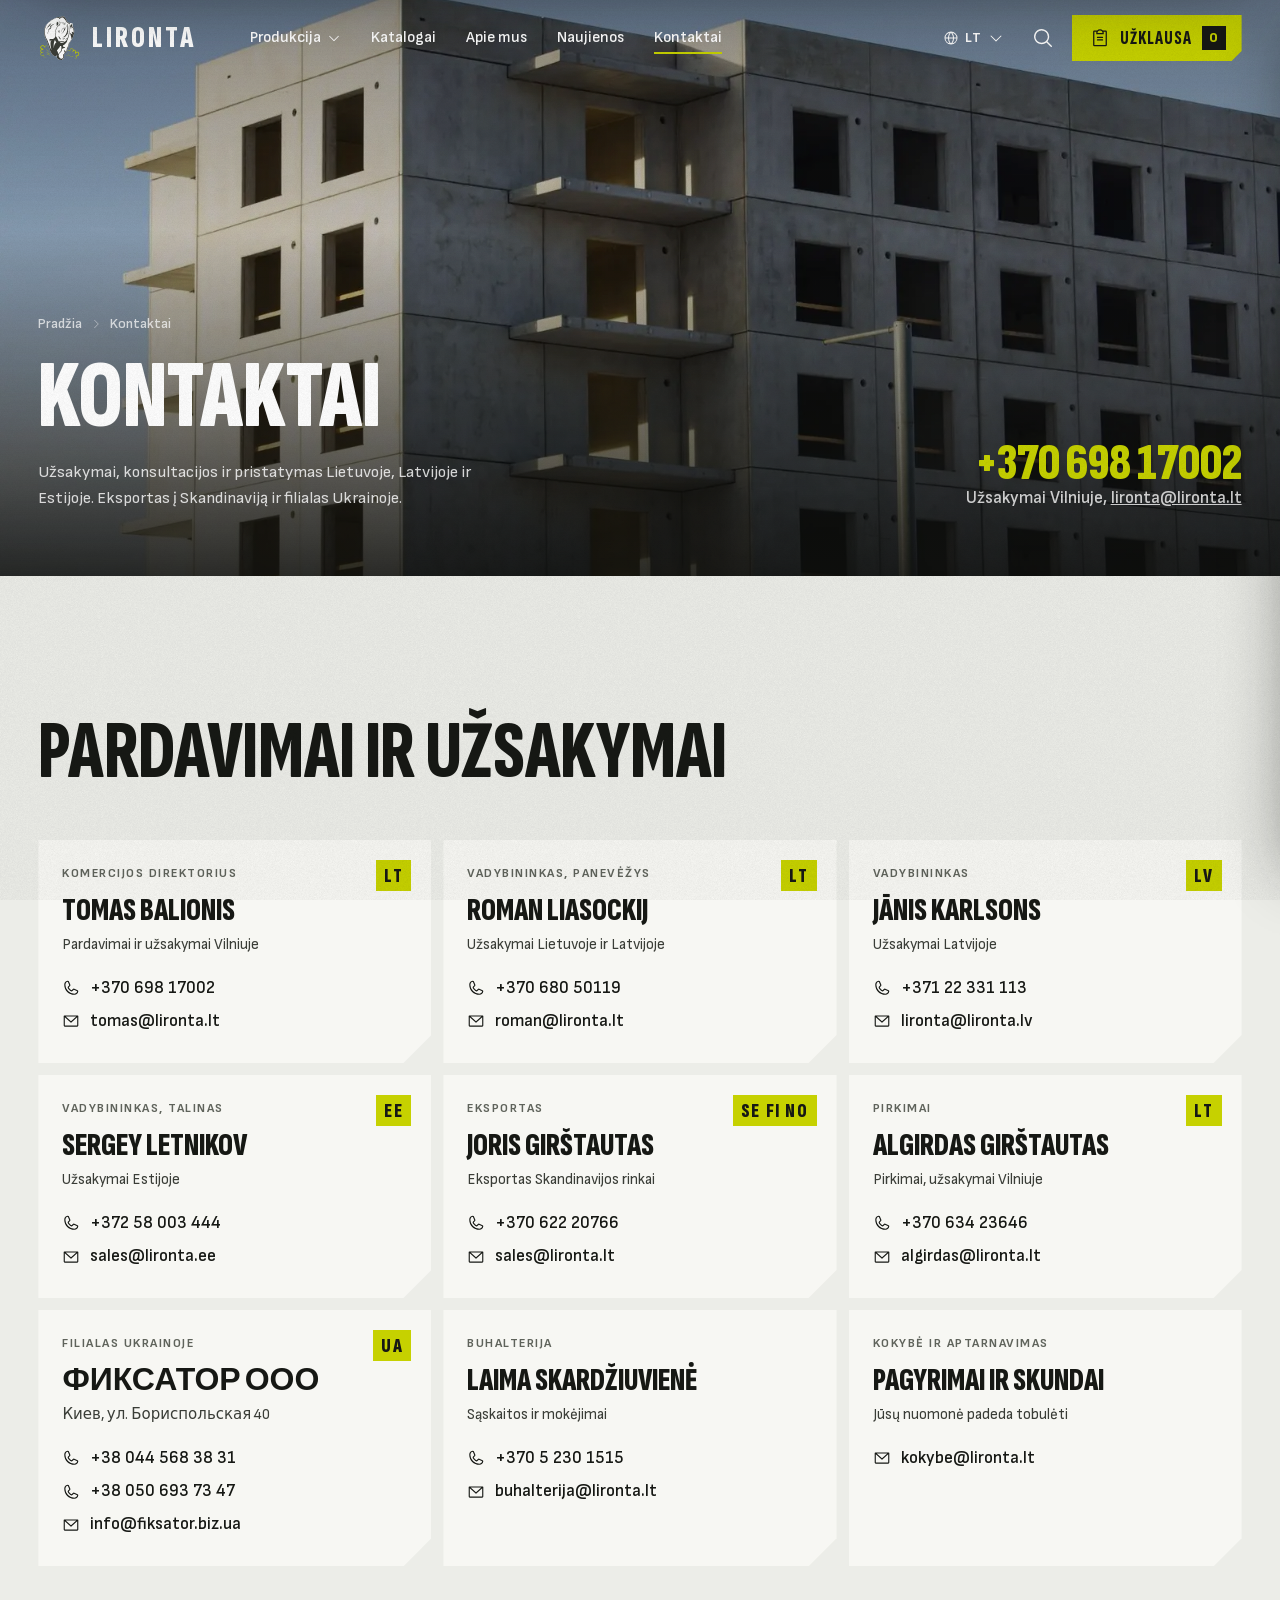
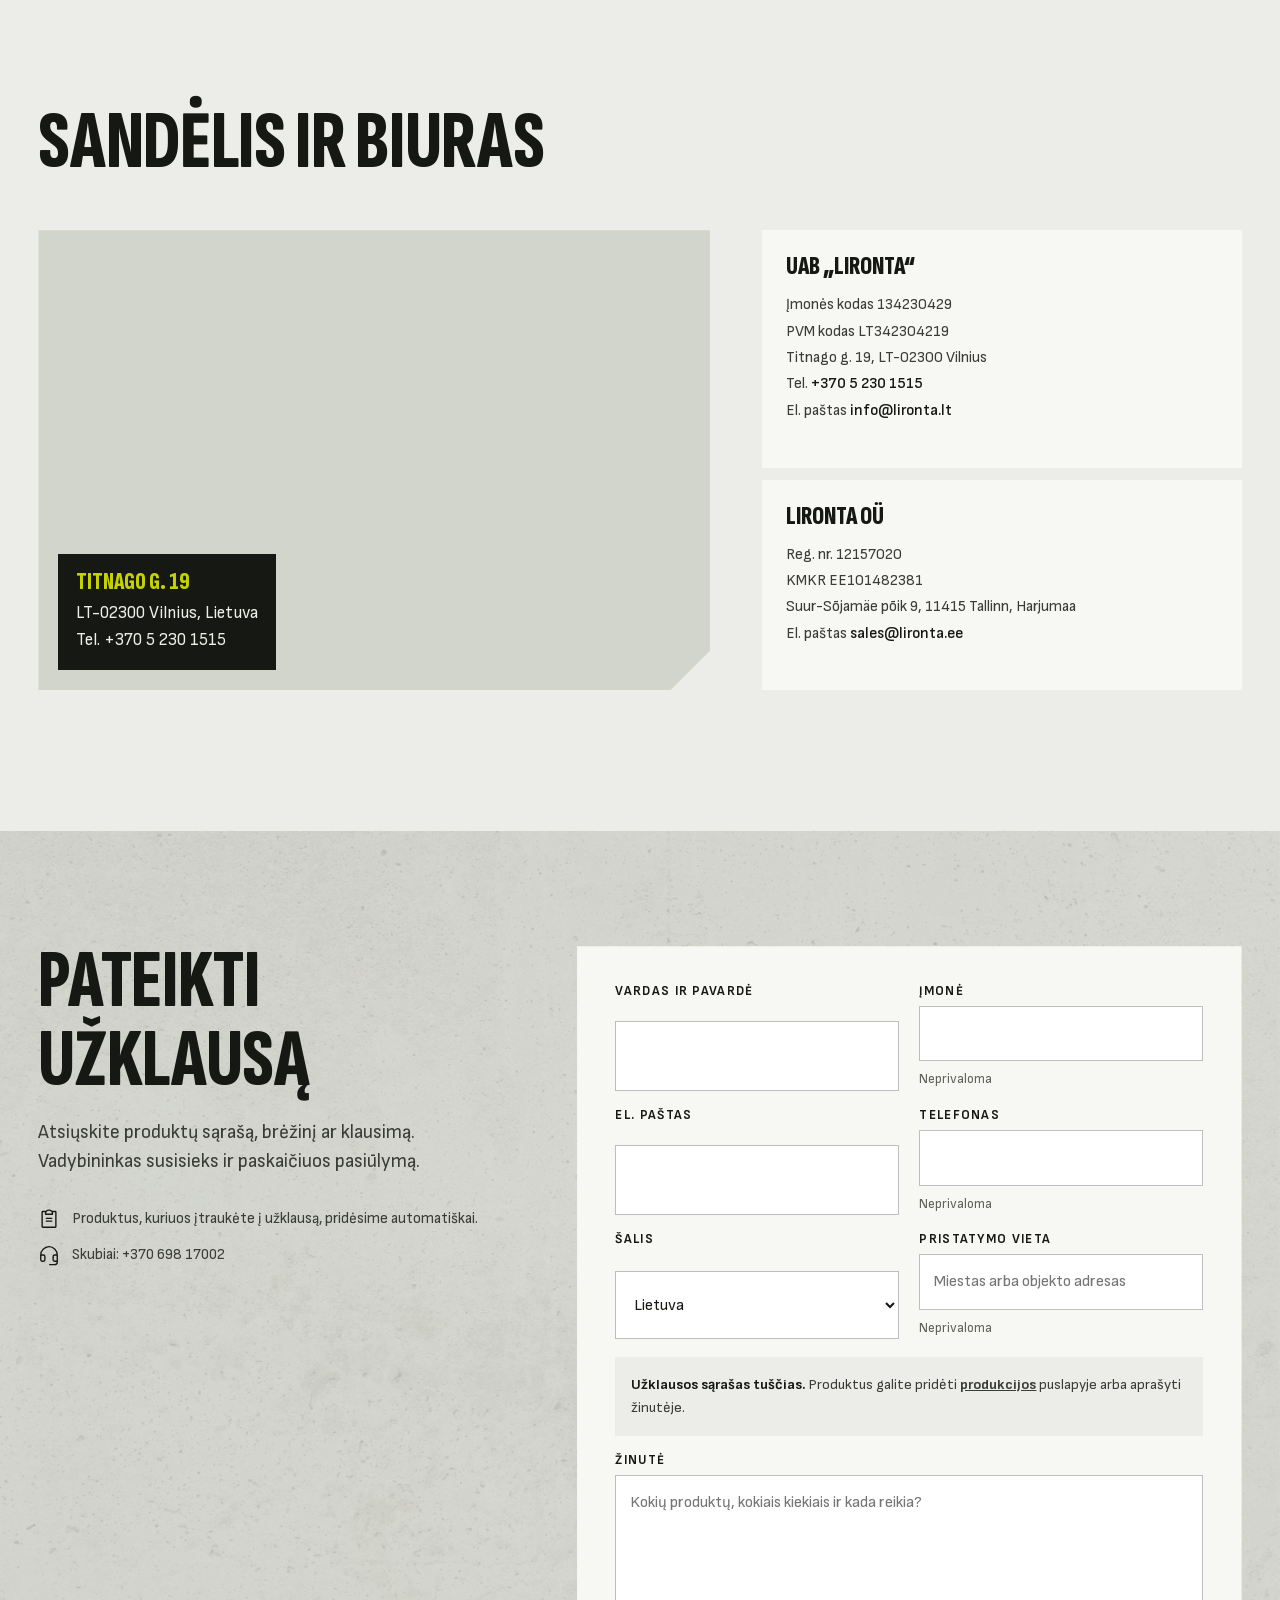
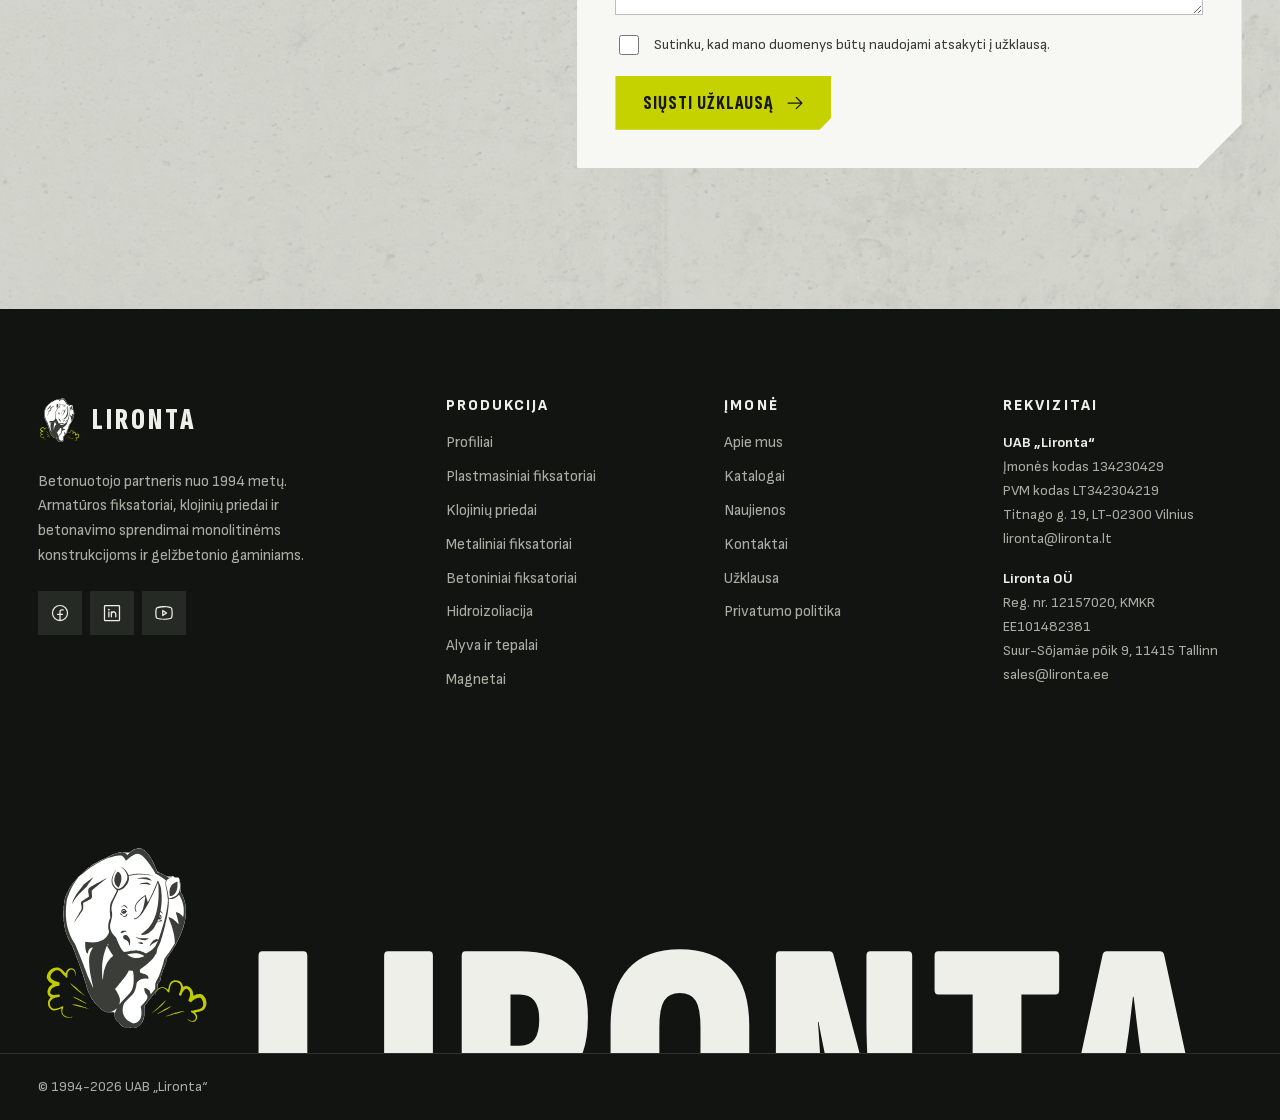
==== commit 5251be77: "Poraštė: LIRONTA ženklas telpa visas, be „Galutinė svetainė“ eilutės Žodinio ženklo dydis skaičiuoja" ====
--- a/kontaktai.html
+++ b/kontaktai.html
@@ -310,7 +310,6 @@
   </div>
   <div class="ftr__bottom wrap">
     <span>© 1994-2026 UAB „Lironta“</span>
-    <span>Demonstracinis dizainas. Galutinė svetainė: WordPress + XStore</span>
   </div>
 </footer>
 
--- a/assets/css/style.css
+++ b/assets/css/style.css
@@ -546,9 +546,11 @@
 .ftr__social a { width: 44px; height: 44px; display: grid; place-items: center; background: var(--night-3); color: var(--on-night); }
 .ftr__social a:hover { background: var(--lime); color: var(--ink); }
 .ftr__social .ic { width: 20px; height: 20px; }
-.ftr__word { margin-top: clamp(48px, 6vw, 90px); display: flex; align-items: flex-end; gap: 2vw; color: var(--on-night); line-height: .74; }
-.ftr__word span { font: 900 clamp(90px, 21.5vw, 390px)/.74 var(--font-d); letter-spacing: .02em; text-transform: uppercase; display: block; transform: translateY(8%); }
-.ftr__word img { width: clamp(70px, 14vw, 250px); height: auto; flex: none; margin-bottom: 1.4vw; }
+/* žodinis ženklas visada užpildo konteinerio plotį: raganosis 15 %, tarpas 2,4 %, žodis likusi dalis
+   (žodžio plotis = 2,94 × šrifto dydis, todėl 27,4cqi × 2,94 ≈ 80,5 % pločio) */
+.ftr__word { container-type: inline-size; margin-top: clamp(48px, 6vw, 90px); display: flex; align-items: flex-end; padding-bottom: clamp(6px, .8vw, 14px); color: var(--on-night); }
+.ftr__word span { display: block; white-space: nowrap; font: 900 min(17vw, 260px)/.8 var(--font-d); font-size: 27.4cqi; letter-spacing: .02em; text-transform: uppercase; }
+.ftr__word img { width: 15cqi; height: auto; flex: none; margin: 0 2.4cqi 1.2cqi 0; }
 .ftr__word { overflow: hidden; }
 .hdr.is-menu { color: var(--on-night); }
 .hdr.is-menu::before { opacity: 1; background: var(--night); box-shadow: 0 1px 0 rgba(255, 255, 255, .08); }
